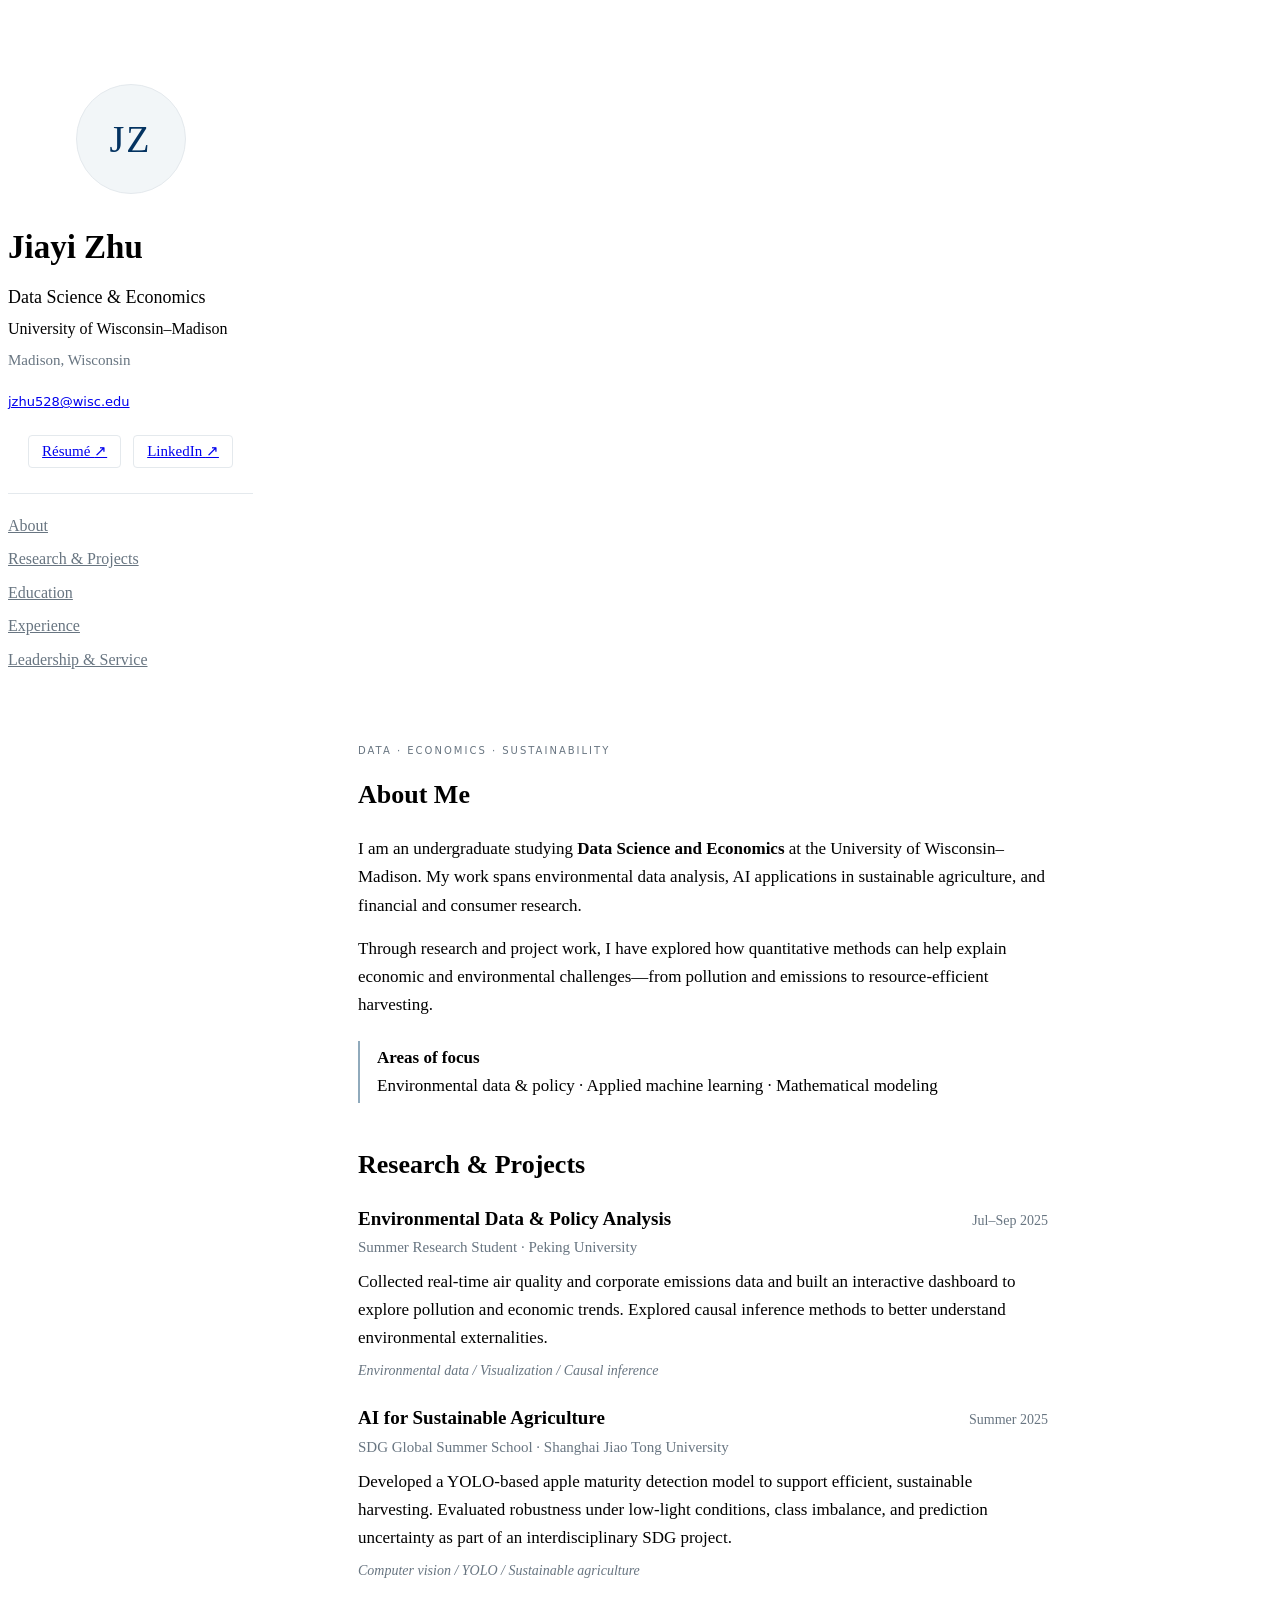
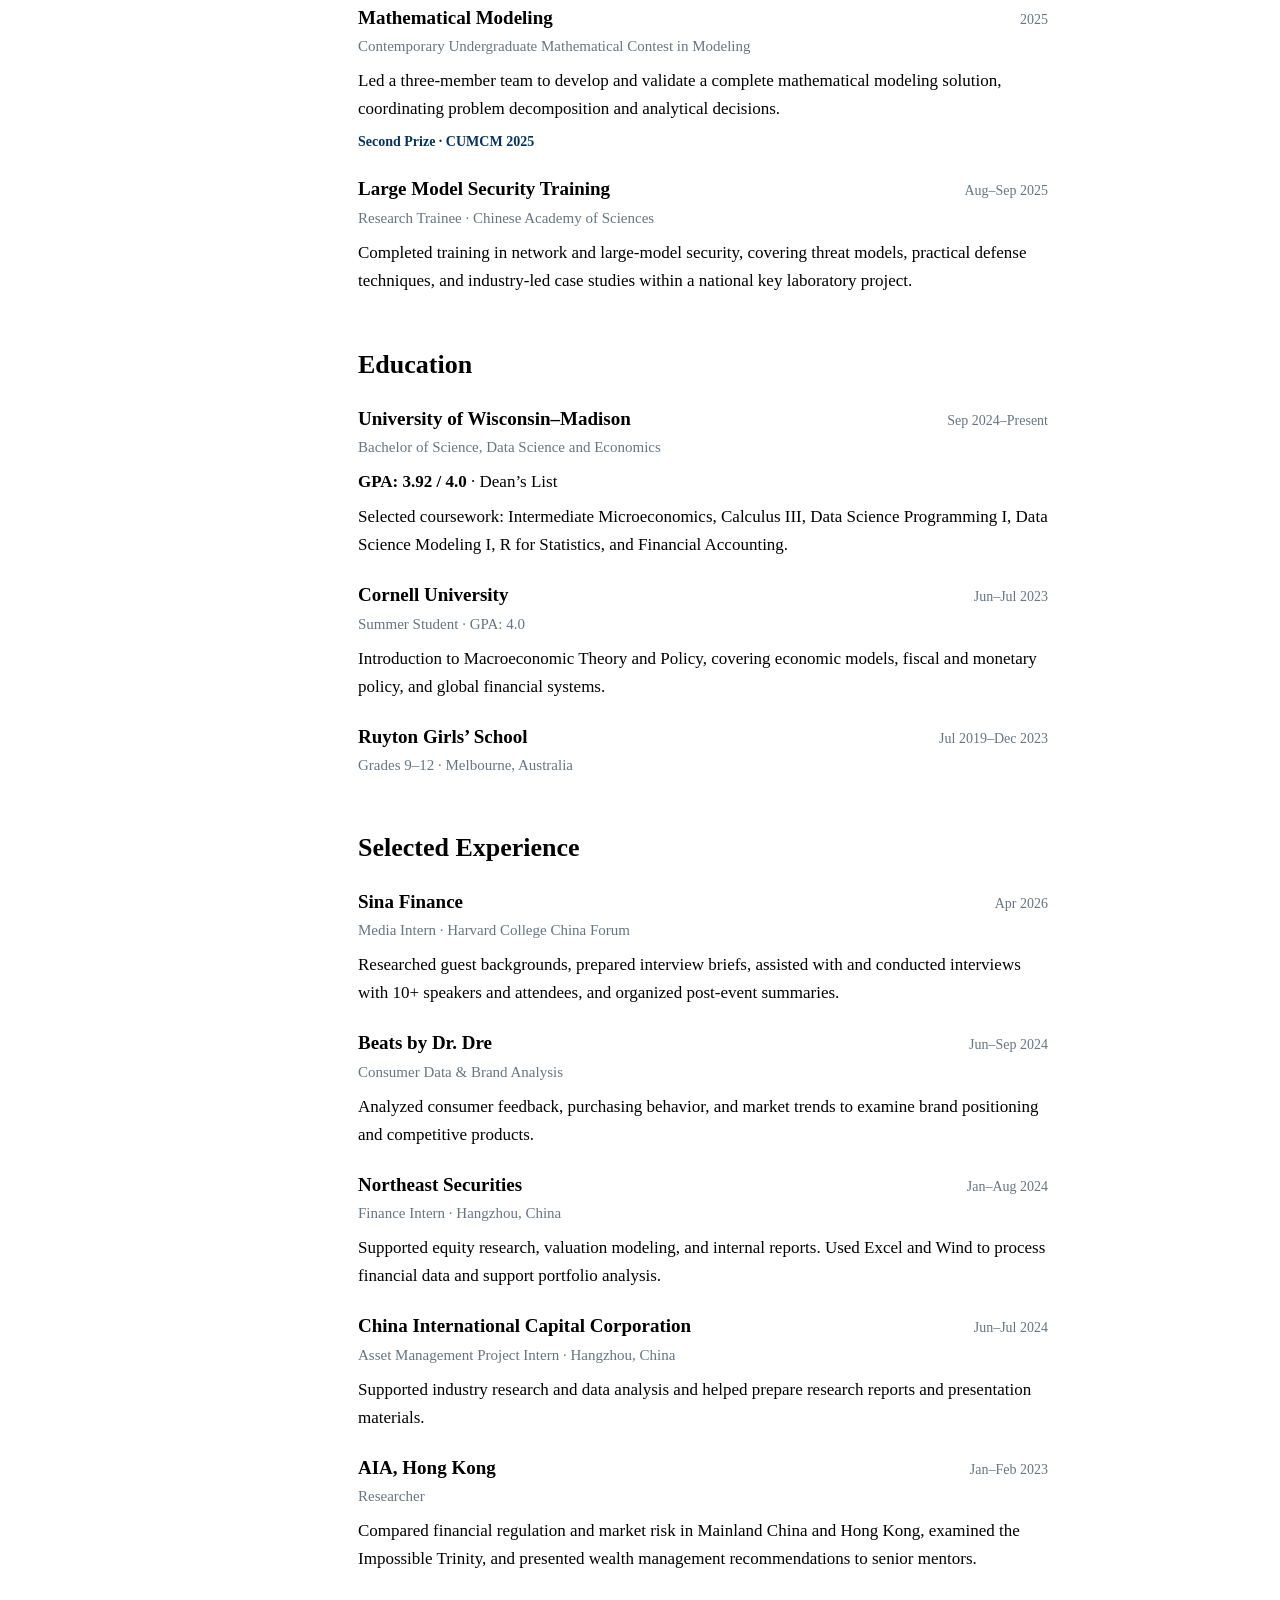
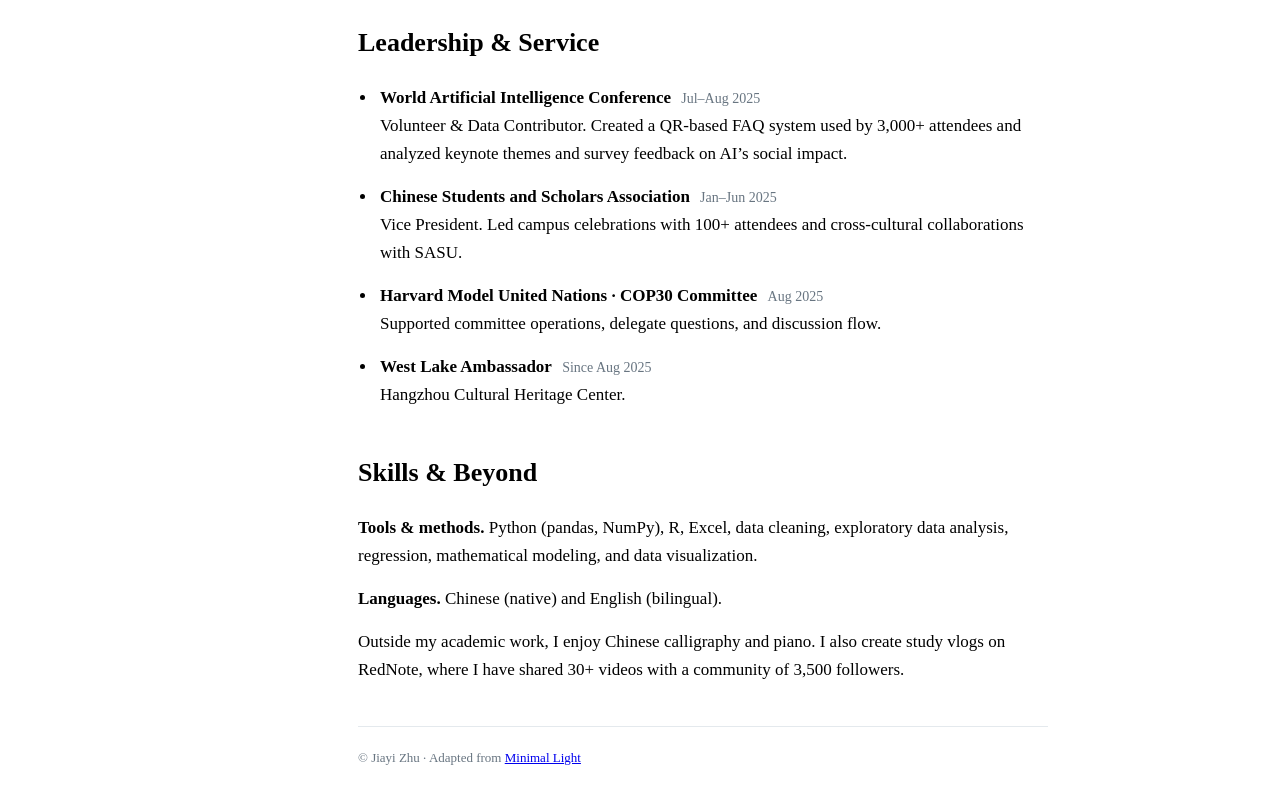
==== index.html @ 5271f1db "Create academic personal website based on Minimal Light" ====
<!doctype html>
<html lang="en">
<head>
  <meta charset="utf-8">
  <meta name="viewport" content="width=device-width, initial-scale=1">
  <title>Jiayi Zhu | Data Science & Economics</title>
  <meta name="description" content="Jiayi Zhu studies Data Science and Economics at the University of Wisconsin–Madison. Explore her work in environmental data, sustainable agriculture, and mathematical modeling.">
  <meta name="theme-color" content="#043361">
  <link rel="icon" href="assets/favicon.svg" type="image/svg+xml">
  <link rel="stylesheet" href="assets/css/minimal-light.css">
  <link rel="stylesheet" href="assets/css/custom.css">
</head>
<body>
  <a class="skip-link" href="#main">Skip to content</a>
  <div class="wrapper">
    <header>
      <div class="monogram" aria-hidden="true">JZ</div>
      <h1>Jiayi Zhu</h1>
      <p class="position">Data Science & Economics</p>
      <p class="affiliation">University of Wisconsin–Madison</p>
      <p class="location">Madison, Wisconsin</p>
      <a class="email" href="mailto:jzhu528@wisc.edu">jzhu528@wisc.edu</a>
      <div class="profile-links">
        <a href="assets/files/Jiayi-Zhu-Resume.pdf">Résumé <span aria-hidden="true">↗</span></a>
        <a href="https://www.linkedin.com/in/041215-julia-zhu/">LinkedIn <span aria-hidden="true">↗</span></a>
      </div>
      <nav aria-label="Page sections">
        <a href="#about">About</a>
        <a href="#research">Research & Projects</a>
        <a href="#education">Education</a>
        <a href="#experience">Experience</a>
        <a href="#community">Leadership & Service</a>
      </nav>
    </header>
    <main id="main" tabindex="-1">
      <section id="about">
        <p class="eyebrow">DATA · ECONOMICS · SUSTAINABILITY</p>
        <h2>About Me</h2>
        <p>I am an undergraduate studying <strong>Data Science and Economics</strong> at the University of Wisconsin–Madison. My work spans environmental data analysis, AI applications in sustainable agriculture, and financial and consumer research.</p>
        <p>Through research and project work, I have explored how quantitative methods can help explain economic and environmental challenges—from pollution and emissions to resource-efficient harvesting.</p>
        <p class="interests"><strong>Areas of focus</strong><br>Environmental data & policy · Applied machine learning · Mathematical modeling</p>
      </section>
      <section id="research">
        <h2>Research & Projects</h2>
        <article>
          <div class="entry-heading"><h3>Environmental Data & Policy Analysis</h3><time>Jul–Sep 2025</time></div>
          <p class="meta">Summer Research Student · Peking University</p>
          <p>Collected real-time air quality and corporate emissions data and built an interactive dashboard to explore pollution and economic trends. Explored causal inference methods to better understand environmental externalities.</p>
          <p class="tags">Environmental data / Visualization / Causal inference</p>
        </article>
        <article>
          <div class="entry-heading"><h3>AI for Sustainable Agriculture</h3><time>Summer 2025</time></div>
          <p class="meta">SDG Global Summer School · Shanghai Jiao Tong University</p>
          <p>Developed a YOLO-based apple maturity detection model to support efficient, sustainable harvesting. Evaluated robustness under low-light conditions, class imbalance, and prediction uncertainty as part of an interdisciplinary SDG project.</p>
          <p class="tags">Computer vision / YOLO / Sustainable agriculture</p>
        </article>
        <article>
          <div class="entry-heading"><h3>Mathematical Modeling</h3><time>2025</time></div>
          <p class="meta">Contemporary Undergraduate Mathematical Contest in Modeling</p>
          <p>Led a three-member team to develop and validate a complete mathematical modeling solution, coordinating problem decomposition and analytical decisions.</p>
          <p class="award">Second Prize · CUMCM 2025</p>
        </article>
        <article>
          <div class="entry-heading"><h3>Large Model Security Training</h3><time>Aug–Sep 2025</time></div>
          <p class="meta">Research Trainee · Chinese Academy of Sciences</p>
          <p>Completed training in network and large-model security, covering threat models, practical defense techniques, and industry-led case studies within a national key laboratory project.</p>
        </article>
      </section>
      <section id="education">
        <h2>Education</h2>
        <article>
          <div class="entry-heading"><h3>University of Wisconsin–Madison</h3><time>Sep 2024–Present</time></div>
          <p class="meta">Bachelor of Science, Data Science and Economics</p>
          <p><strong>GPA: 3.92 / 4.0</strong> · Dean’s List</p>
          <p>Selected coursework: Intermediate Microeconomics, Calculus III, Data Science Programming I, Data Science Modeling I, R for Statistics, and Financial Accounting.</p>
        </article>
        <article>
          <div class="entry-heading"><h3>Cornell University</h3><time>Jun–Jul 2023</time></div>
          <p class="meta">Summer Student · GPA: 4.0</p>
          <p>Introduction to Macroeconomic Theory and Policy, covering economic models, fiscal and monetary policy, and global financial systems.</p>
        </article>
        <article>
          <div class="entry-heading"><h3>Ruyton Girls’ School</h3><time>Jul 2019–Dec 2023</time></div>
          <p class="meta">Grades 9–12 · Melbourne, Australia</p>
        </article>
      </section>
      <section id="experience">
        <h2>Selected Experience</h2>
        <article>
          <div class="entry-heading"><h3>Sina Finance</h3><time>Apr 2026</time></div>
          <p class="meta">Media Intern · Harvard College China Forum</p>
          <p>Researched guest backgrounds, prepared interview briefs, assisted with and conducted interviews with 10+ speakers and attendees, and organized post-event summaries.</p>
        </article>
        <article>
          <div class="entry-heading"><h3>Beats by Dr. Dre</h3><time>Jun–Sep 2024</time></div>
          <p class="meta">Consumer Data & Brand Analysis</p>
          <p>Analyzed consumer feedback, purchasing behavior, and market trends to examine brand positioning and competitive products.</p>
        </article>
        <article>
          <div class="entry-heading"><h3>Northeast Securities</h3><time>Jan–Aug 2024</time></div>
          <p class="meta">Finance Intern · Hangzhou, China</p>
          <p>Supported equity research, valuation modeling, and internal reports. Used Excel and Wind to process financial data and support portfolio analysis.</p>
        </article>
        <article>
          <div class="entry-heading"><h3>China International Capital Corporation</h3><time>Jun–Jul 2024</time></div>
          <p class="meta">Asset Management Project Intern · Hangzhou, China</p>
          <p>Supported industry research and data analysis and helped prepare research reports and presentation materials.</p>
        </article>
        <article>
          <div class="entry-heading"><h3>AIA, Hong Kong</h3><time>Jan–Feb 2023</time></div>
          <p class="meta">Researcher</p>
          <p>Compared financial regulation and market risk in Mainland China and Hong Kong, examined the Impossible Trinity, and presented wealth management recommendations to senior mentors.</p>
        </article>
      </section>
      <section id="community">
        <h2>Leadership & Service</h2>
        <ul class="service-list">
          <li><strong>World Artificial Intelligence Conference</strong> <span class="service-date">Jul–Aug 2025</span><br>Volunteer & Data Contributor. Created a QR-based FAQ system used by 3,000+ attendees and analyzed keynote themes and survey feedback on AI’s social impact.</li>
          <li><strong>Chinese Students and Scholars Association</strong> <span class="service-date">Jan–Jun 2025</span><br>Vice President. Led campus celebrations with 100+ attendees and cross-cultural collaborations with SASU.</li>
          <li><strong>Harvard Model United Nations · COP30 Committee</strong> <span class="service-date">Aug 2025</span><br>Supported committee operations, delegate questions, and discussion flow.</li>
          <li><strong>West Lake Ambassador</strong> <span class="service-date">Since Aug 2025</span><br>Hangzhou Cultural Heritage Center.</li>
        </ul>
      </section>
      <section id="skills">
        <h2>Skills & Beyond</h2>
        <p><strong>Tools & methods.</strong> Python (pandas, NumPy), R, Excel, data cleaning, exploratory data analysis, regression, mathematical modeling, and data visualization.</p>
        <p><strong>Languages.</strong> Chinese (native) and English (bilingual).</p>
        <p>Outside my academic work, I enjoy Chinese calligraphy and piano. I also create study vlogs on RedNote, where I have shared 30+ videos with a community of 3,500 followers.</p>
      </section>
      <div class="page-footer">© Jiayi Zhu · Adapted from <a href="https://github.com/yaoyao-liu/minimal-light">Minimal Light</a></div>
    </main>
  </div>
</body>
</html>
---- assets/css/custom.css ----
:root { color-scheme: light dark; --ink: #043361; --muted: #687581; --line: #e4e9ed; --soft: #f2f6f8; }
html { scroll-behavior: smooth; scroll-padding-top: 30px; }
body { font-family: "Crimson Pro", Georgia, serif; font-size: 17px; line-height: 1.65; }
div.wrapper { width: min(1040px, calc(100% - 64px)); }
header { width: 245px; padding-top: 76px; }
main { width: 690px; float: right; padding: 70px 0 35px; }
main section { width: auto; float: none; padding: 0 0 26px; border: 0; margin: 0; }
h1 { margin-bottom: 9px; font-size: 33px; }
h2 { font-size: 26px; margin: 0 0 19px; }
h3 { font-size: 19px; line-height: 1.4; margin: 0; font-weight: 600; }
p { margin: 0 0 15px; }
.monogram { width: 108px; height: 108px; border-radius: 50%; display: grid; place-items: center; margin: 0 auto 26px; background: var(--soft); color: var(--ink); border: 1px solid var(--line); font-size: 38px; letter-spacing: 2px; }
.position { font-size: 18px; margin-bottom: 3px; }
.affiliation { font-size: 16px; margin-bottom: 5px; }
.location { color: var(--muted); font-size: 15px; margin-bottom: 15px; }
.email { font-family: system-ui, sans-serif; font-size: 13px; }
.profile-links { display: flex; justify-content: center; gap: 12px; margin: 20px 0 25px; }
.profile-links a { border: 1px solid var(--line); border-radius: 4px; padding: 3px 13px; font-size: 15px; }
nav { border-top: 1px solid var(--line); padding-top: 19px; display: grid; gap: 7px; }
nav a { color: var(--muted); font-size: 16px; }
a:hover { text-decoration: underline; }
a:focus-visible { outline: 2px solid #2981b0; outline-offset: 4px; }
.eyebrow { font-family: system-ui, sans-serif; font-size: 10px; letter-spacing: 2px; color: var(--muted); margin: 0 0 14px; }
.interests { border-left: 2px solid #90aabc; padding: 3px 0 3px 17px; margin-top: 22px; }
article { margin: 0 0 23px; }
.entry-heading { display: flex; gap: 15px; align-items: baseline; justify-content: space-between; }
time, .service-date { color: var(--muted); font-size: 14px; white-space: nowrap; }
.meta { color: var(--muted); font-size: 15px; margin: 3px 0 8px; }
article p { margin-bottom: 7px; }
.tags { color: var(--muted); font-size: 14px; font-style: italic; }
.award { color: var(--ink); font-size: 14px; font-weight: 600; }
.service-list { padding-left: 19px; }
.service-list li { margin-bottom: 15px; padding-left: 3px; }
.service-date { margin-left: 6px; }
.page-footer { border-top: 1px solid var(--line); padding-top: 20px; color: var(--muted); font-size: 13px; }
.skip-link { position: absolute; left: 15px; top: -80px; padding: 8px 14px; background: var(--soft); z-index: 5; }
.skip-link:focus { top: 10px; }
@media (prefers-color-scheme: dark) {
  :root { --ink: #83c5e6; --muted: #a5b1bd; --line: #3b434d; --soft: #29313d; }
  body { background: #20212b; }
}
@media screen and (max-width: 1040px) {
  div.wrapper { width: min(690px, calc(100% - 40px)); margin: 0 auto !important; }
  body { padding: 0; }
  header { float: none; position: static; width: auto; padding: 40px 0 26px; }
  main { width: auto; float: none; padding-top: 25px; }
  nav { display: flex; flex-wrap: wrap; justify-content: center; gap: 8px 19px; }
  .monogram { width: 86px; height: 86px; font-size: 30px; margin-bottom: 18px; }
}
@media screen and (max-width: 540px) {
  .entry-heading { display: block; }
  .entry-heading time { display: block; margin-top: 2px; }
  .service-date { display: block; margin-left: 0; }
  h2 { font-size: 24px; }
  .eyebrow { font-size: 9px; letter-spacing: 1.3px; }
}
@media (prefers-reduced-motion: reduce) { html { scroll-behavior: auto; } }
@media print { header, main { float: none; position: static; width: auto; padding: 0; } nav, .monogram, .skip-link { display: none; } div.wrapper { width: auto; } body { background: white; color: #222; } article { break-inside: avoid; } }
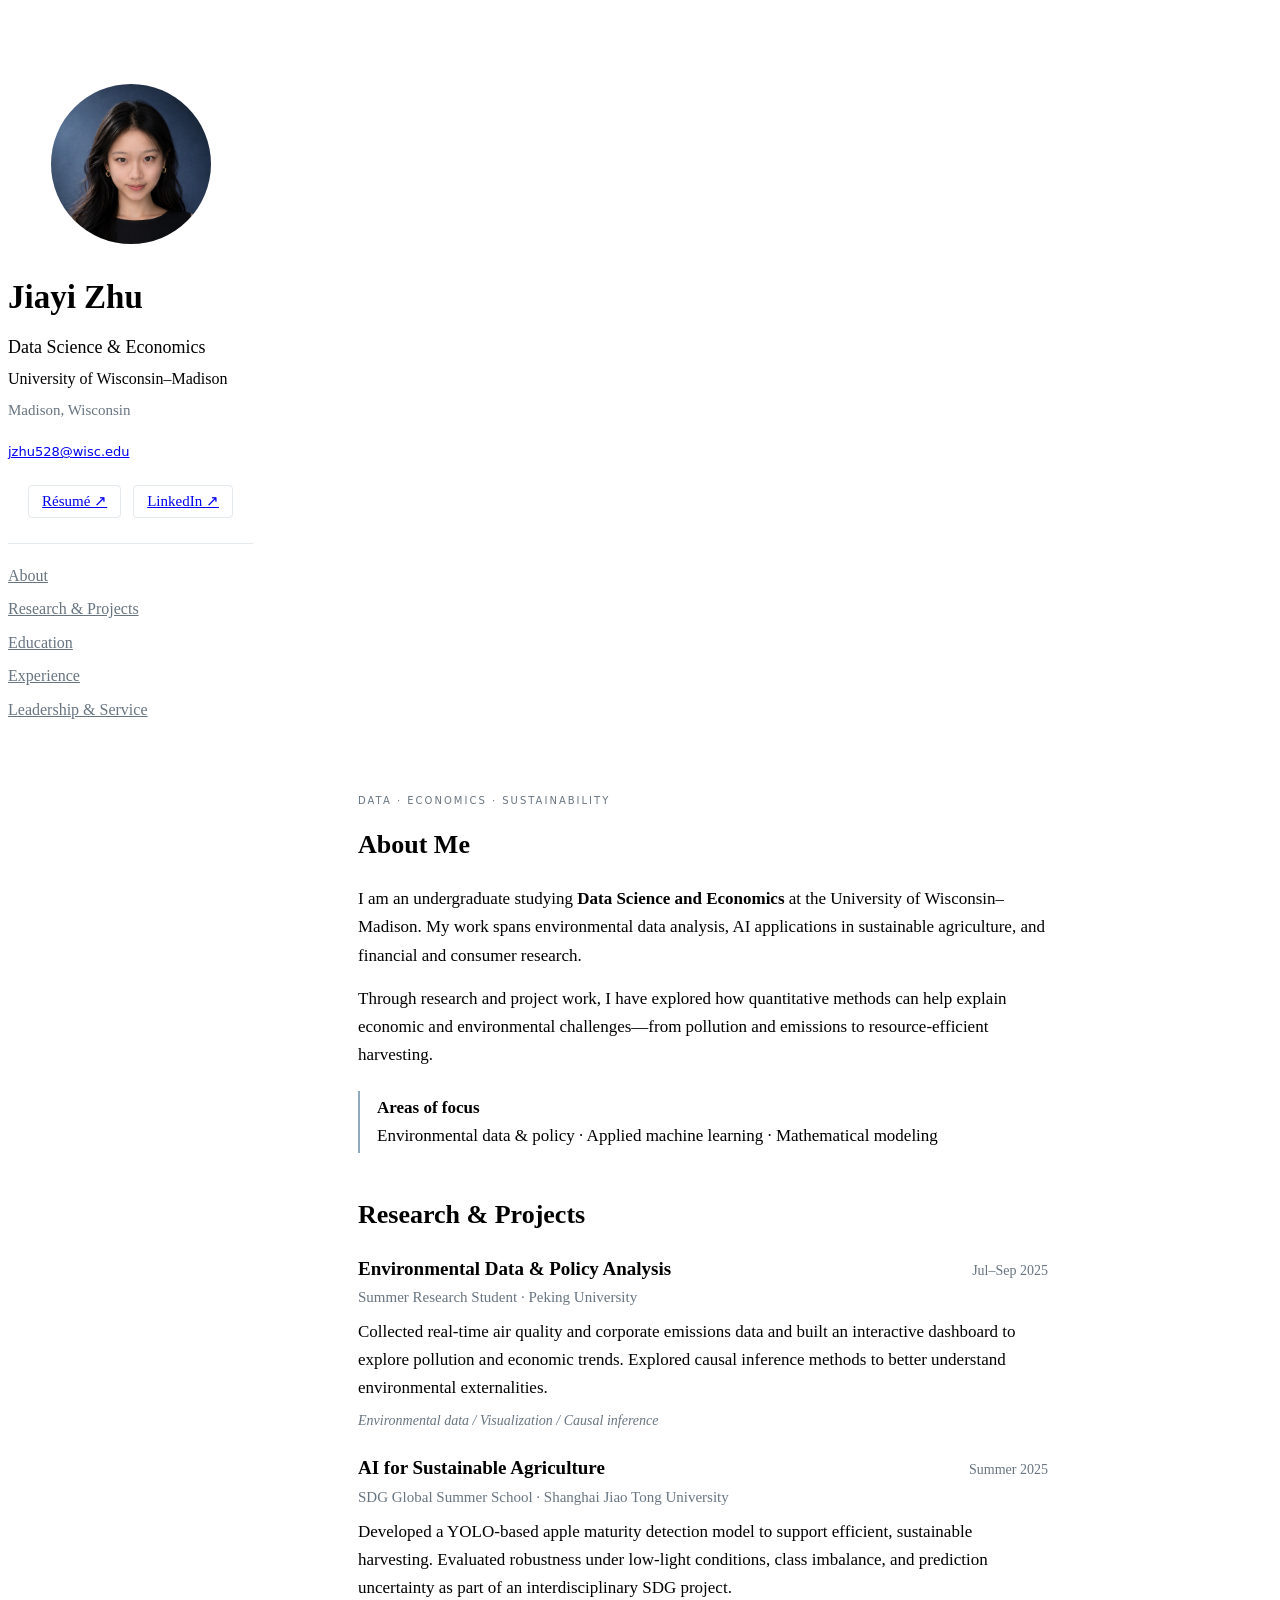
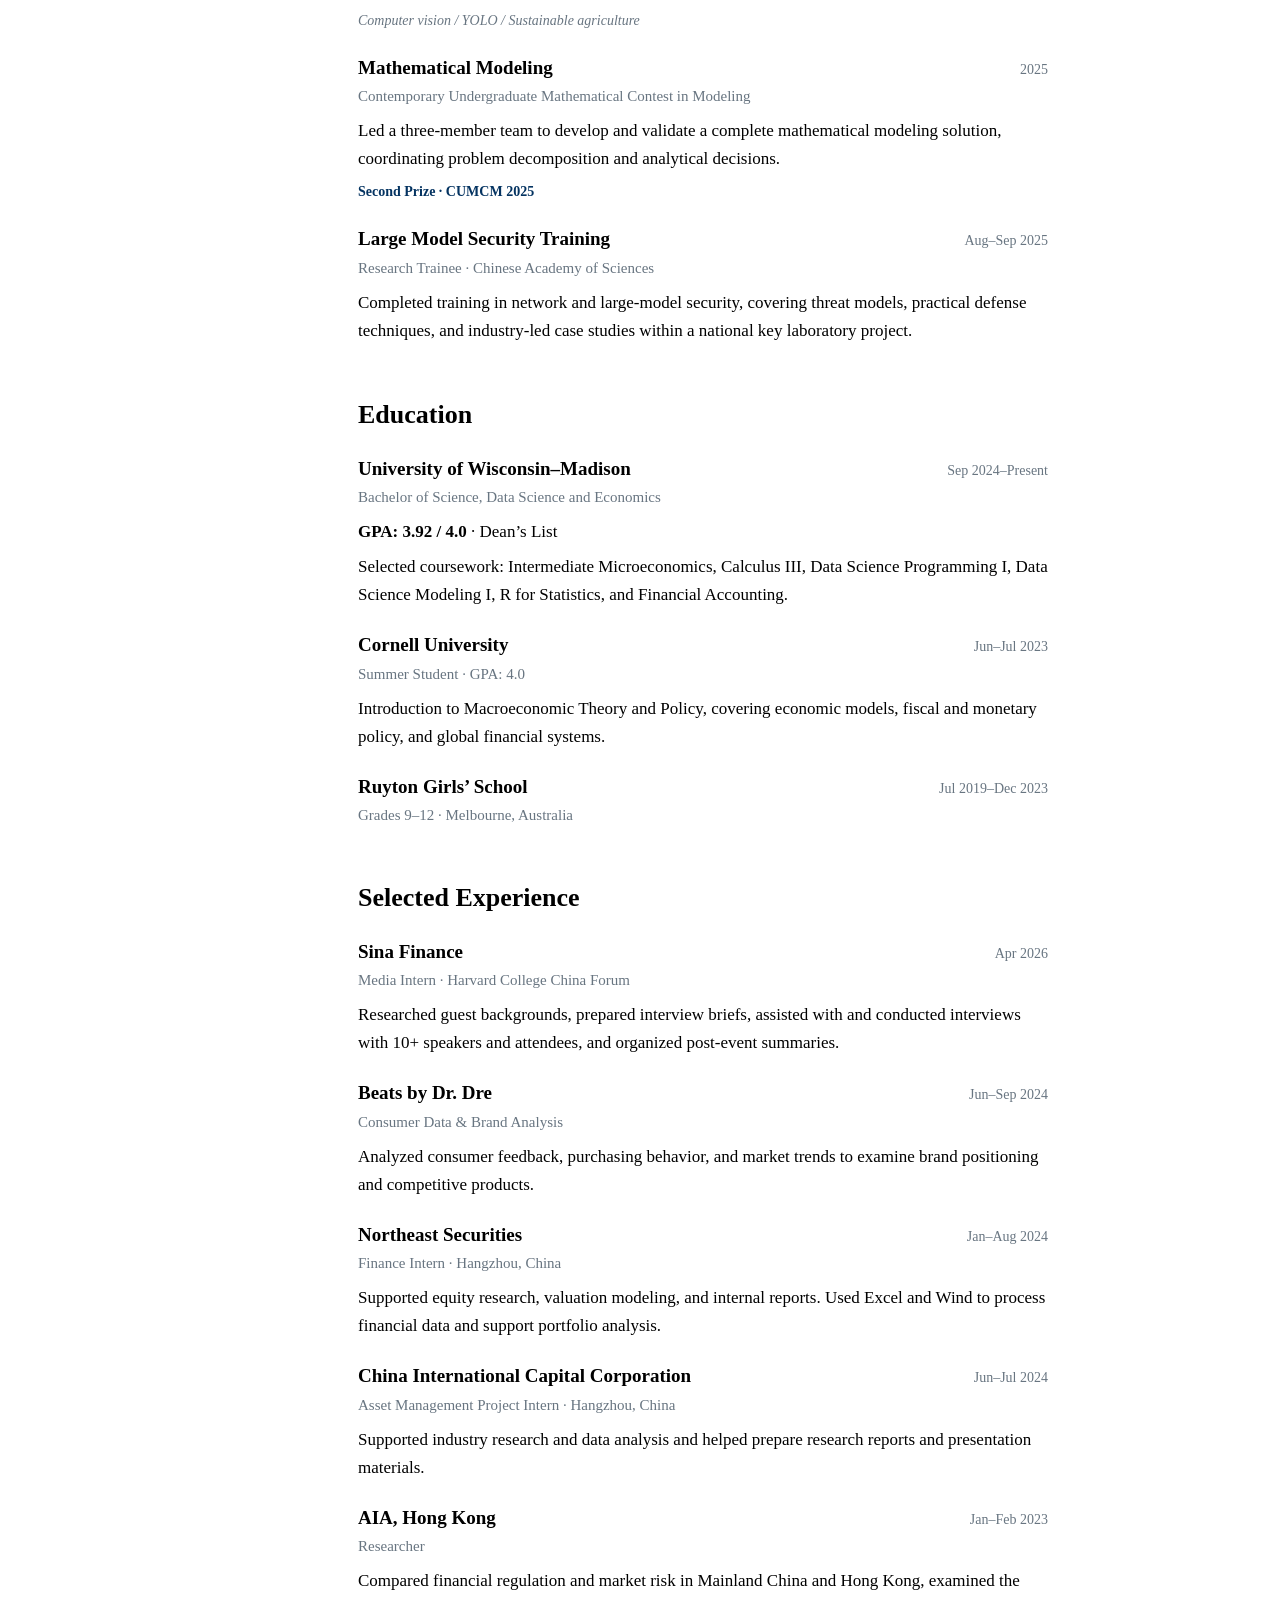
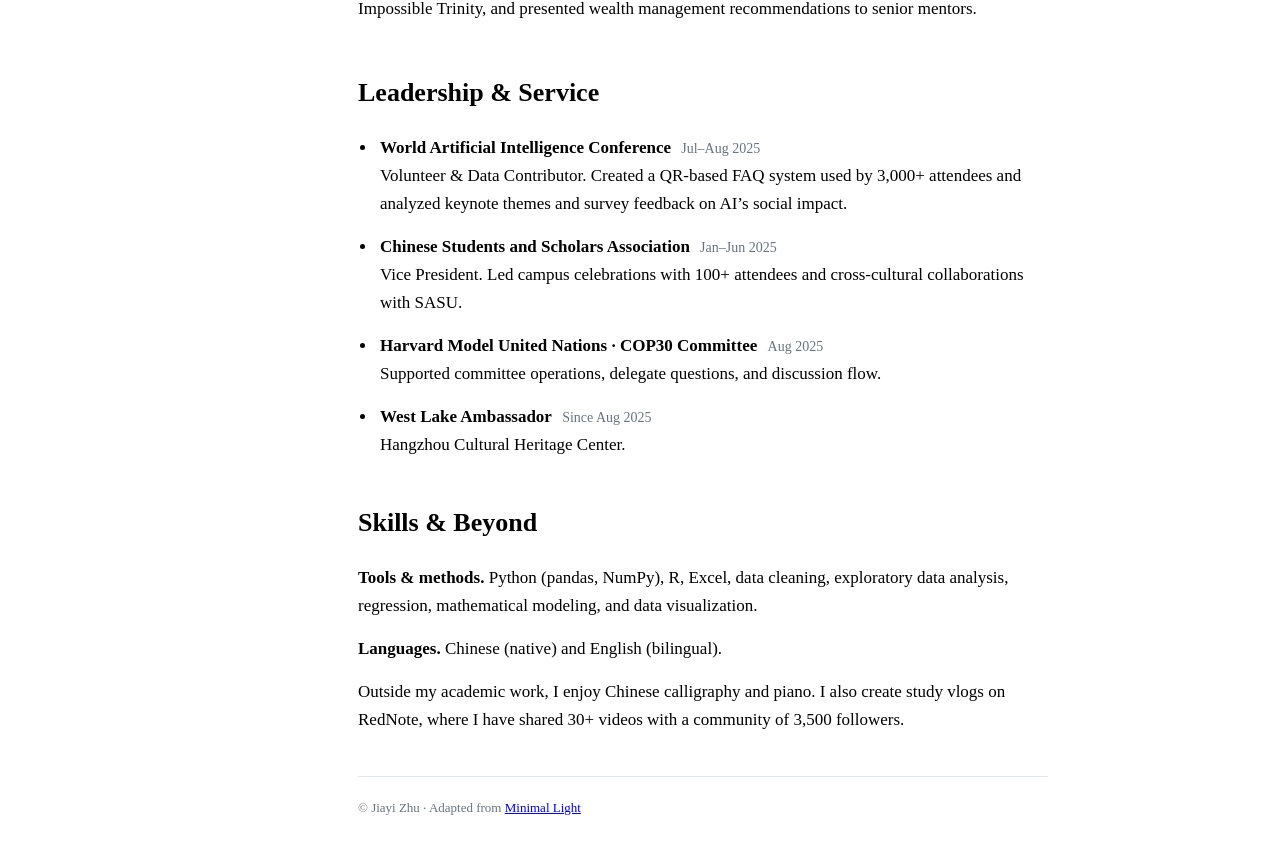
==== commit 75b13583: "Add Jiayi Zhu portrait to homepage" ====
--- a/index.html
+++ b/index.html
@@ -14,7 +14,7 @@
   <a class="skip-link" href="#main">Skip to content</a>
   <div class="wrapper">
     <header>
-      <div class="monogram" aria-hidden="true">JZ</div>
+      <img class="portrait" src="assets/img/jiayi-zhu.png" alt="Portrait of Jiayi Zhu" width="160" height="160">
       <h1>Jiayi Zhu</h1>
       <p class="position">Data Science & Economics</p>
       <p class="affiliation">University of Wisconsin–Madison</p>
--- a/assets/css/custom.css
+++ b/assets/css/custom.css
@@ -56,3 +56,7 @@
 }
 @media (prefers-reduced-motion: reduce) { html { scroll-behavior: auto; } }
 @media print { header, main { float: none; position: static; width: auto; padding: 0; } nav, .monogram, .skip-link { display: none; } div.wrapper { width: auto; } body { background: white; color: #222; } article { break-inside: avoid; } }
+
+.portrait { display: block; width: 160px; height: 160px; object-fit: cover; border-radius: 50%; margin: 0 auto 26px; }
+@media screen and (max-width: 1040px) { .portrait { width: 130px; height: 130px; margin-bottom: 18px; } }
+@media print { .portrait { display: none; } }
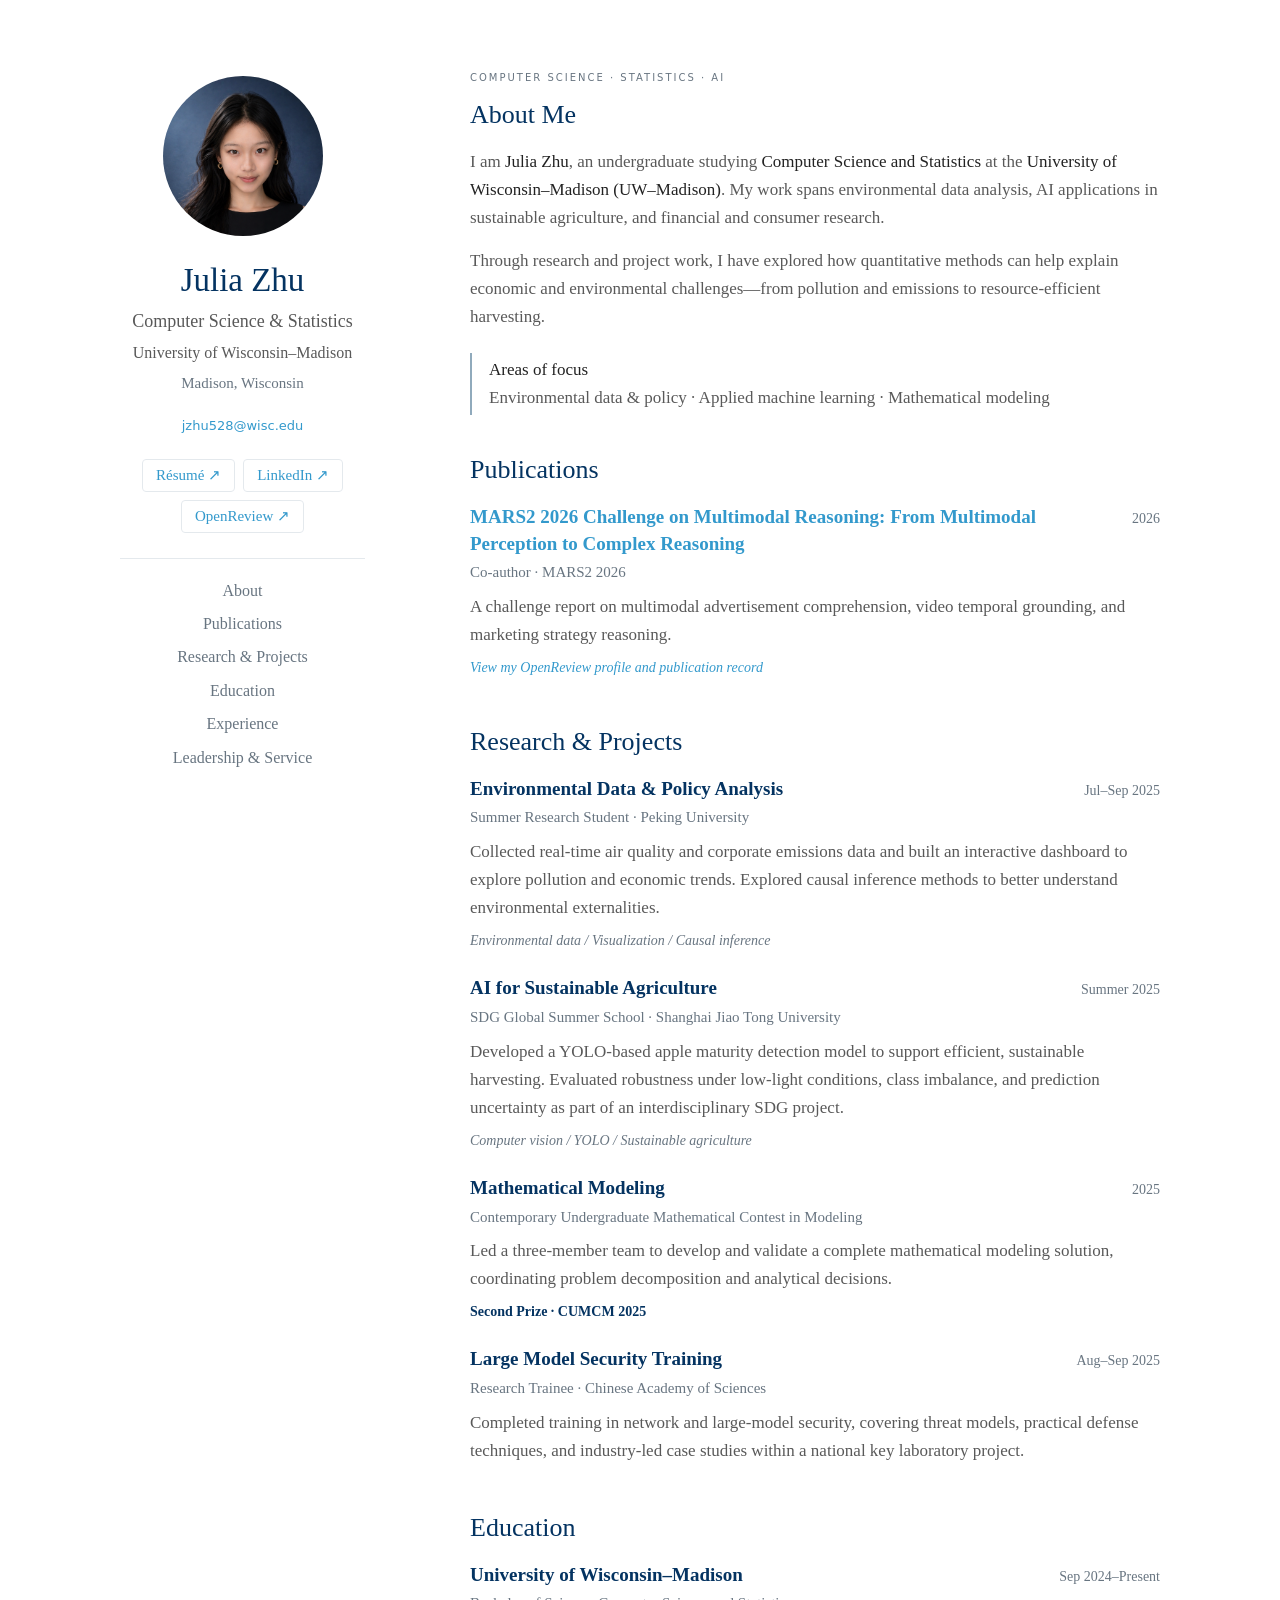
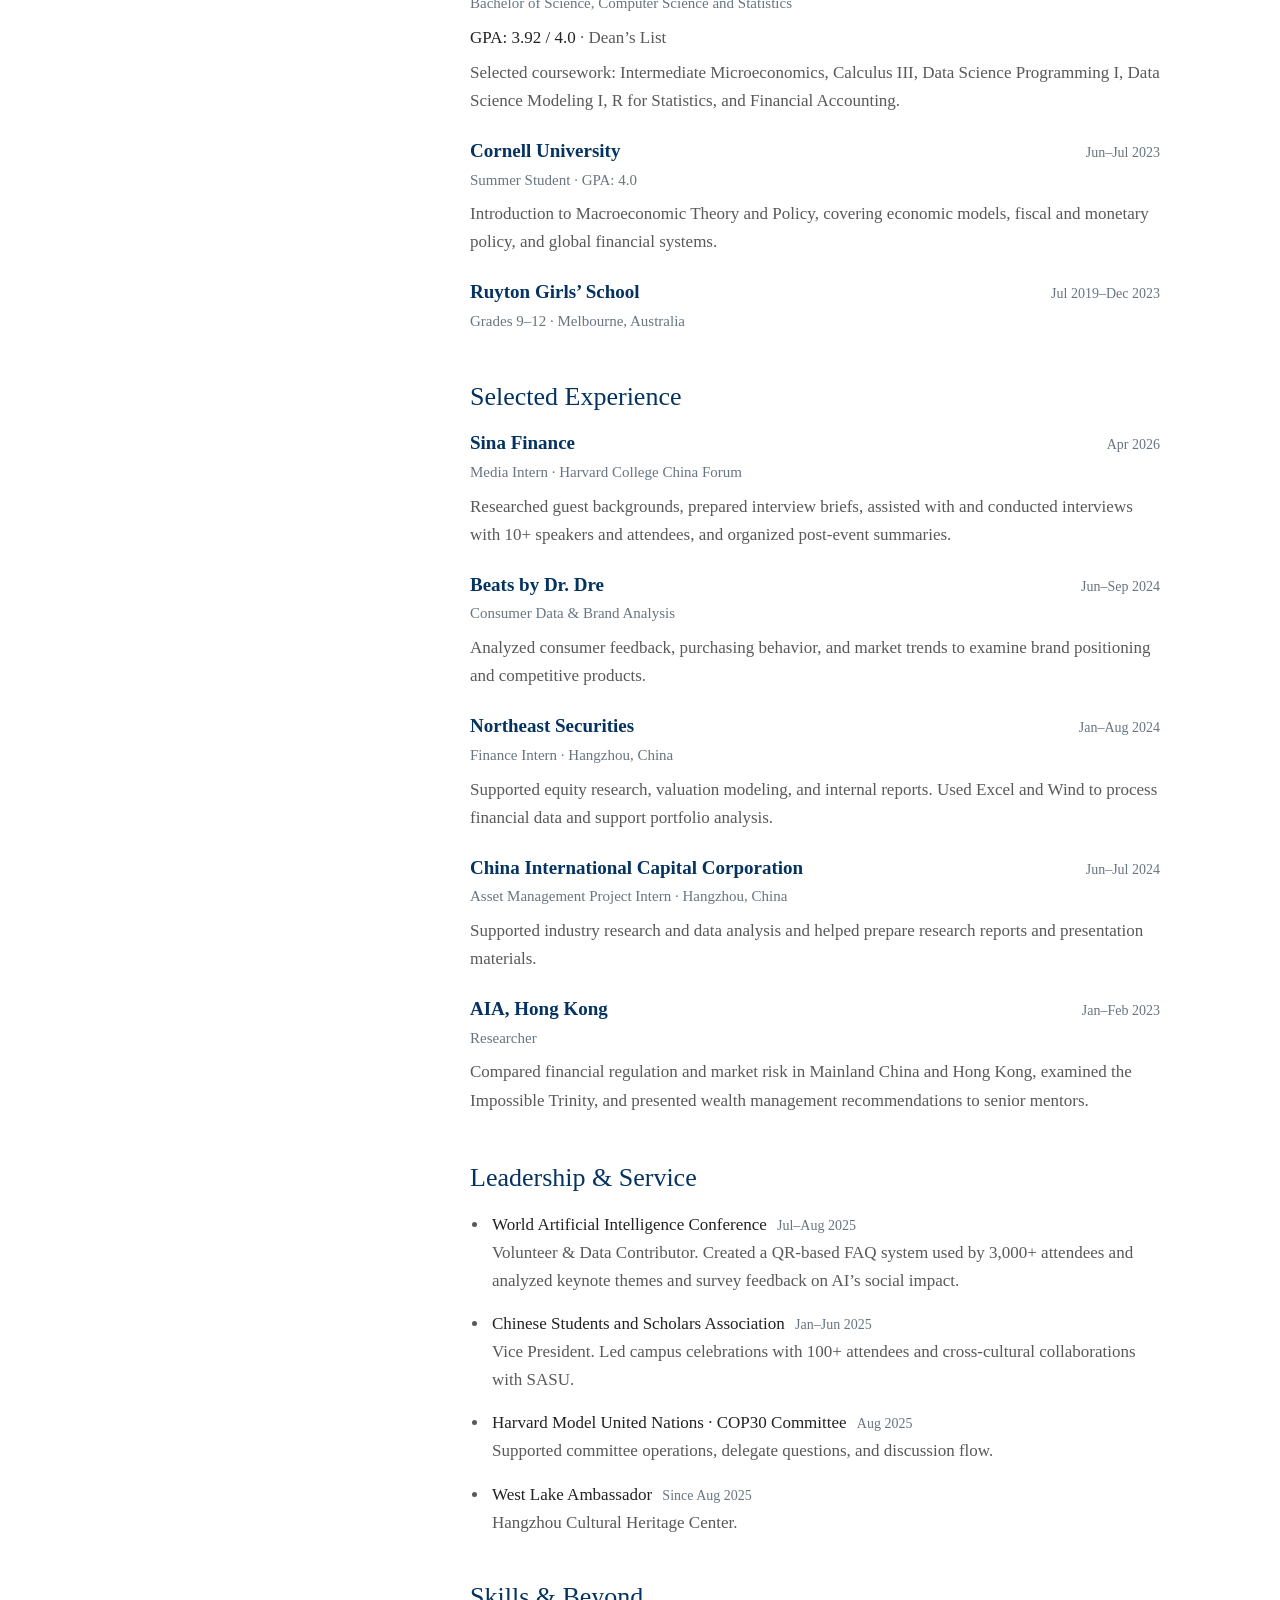
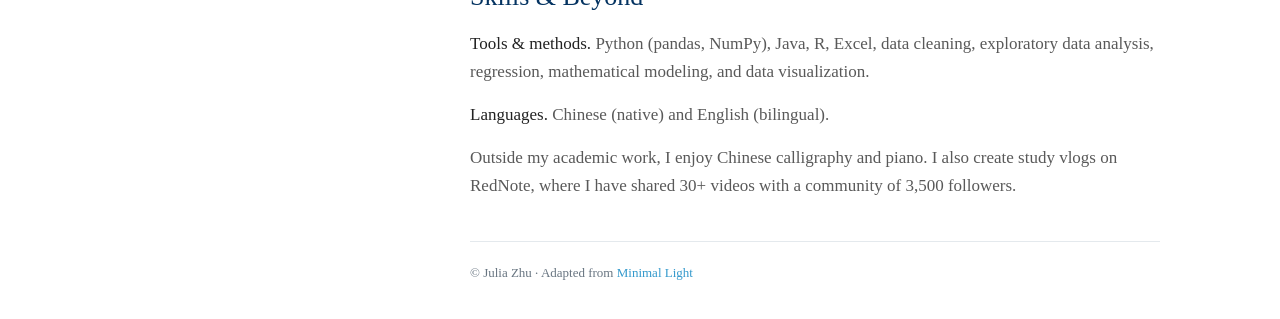
==== commit fced8040: "Unify Julia Zhu profile and remove public phone contact" ====
--- a/index.html
+++ b/index.html
@@ -3,29 +3,84 @@
 <head>
   <meta charset="utf-8">
   <meta name="viewport" content="width=device-width, initial-scale=1">
-  <title>Jiayi Zhu | Data Science & Economics</title>
-  <meta name="description" content="Jiayi Zhu studies Data Science and Economics at the University of Wisconsin–Madison. Explore her work in environmental data, sustainable agriculture, and mathematical modeling.">
+  <title>Julia Zhu | UW–Madison Computer Science & Statistics</title>
+  <meta name="description" content="Julia Zhu studies Computer Science and Statistics at the University of Wisconsin–Madison (UW–Madison). Explore her publications, research projects, and professional profiles.">
+  <meta name="author" content="Julia Zhu">
+  <meta name="robots" content="index, follow, max-image-preview:large">
+  <meta name="referrer" content="strict-origin-when-cross-origin">
+  <meta http-equiv="Content-Security-Policy" content="default-src 'none'; img-src 'self'; style-src 'self'; base-uri 'none'; form-action 'none'; upgrade-insecure-requests">
+  <link rel="canonical" href="https://jiayizhu2004.github.io/">
+  <meta property="og:type" content="profile">
+  <meta property="og:title" content="Julia Zhu | UW–Madison Computer Science & Statistics">
+  <meta property="og:description" content="Computer Science and Statistics undergraduate at the University of Wisconsin–Madison. Publications, research projects, and professional profiles.">
+  <meta property="og:url" content="https://jiayizhu2004.github.io/">
+  <meta property="og:site_name" content="Julia Zhu">
+  <meta property="og:image" content="https://jiayizhu2004.github.io/assets/img/jiayi-zhu.png">
+  <meta property="og:image:alt" content="Portrait of Julia Zhu">
+  <meta name="twitter:card" content="summary">
   <meta name="theme-color" content="#043361">
   <link rel="icon" href="assets/favicon.svg" type="image/svg+xml">
   <link rel="stylesheet" href="assets/css/minimal-light.css">
   <link rel="stylesheet" href="assets/css/custom.css">
+  <script type="application/ld+json">
+  {
+    "@context": "https://schema.org",
+    "@graph": [
+      {
+        "@type": "WebSite",
+        "@id": "https://jiayizhu2004.github.io/#website",
+        "name": "Julia Zhu",
+        "url": "https://jiayizhu2004.github.io/"
+      },
+      {
+        "@type": "ProfilePage",
+        "@id": "https://jiayizhu2004.github.io/#profile",
+        "url": "https://jiayizhu2004.github.io/",
+        "name": "Julia Zhu | UW–Madison Computer Science & Statistics",
+        "isPartOf": { "@id": "https://jiayizhu2004.github.io/#website" },
+        "mainEntity": { "@id": "https://jiayizhu2004.github.io/#person" }
+      },
+      {
+        "@type": "Person",
+        "@id": "https://jiayizhu2004.github.io/#person",
+        "name": "Julia Zhu",
+        "url": "https://jiayizhu2004.github.io/",
+        "description": "Computer Science and Statistics undergraduate at the University of Wisconsin–Madison (UW–Madison).",
+        "image": "https://jiayizhu2004.github.io/assets/img/jiayi-zhu.png",
+        "affiliation": {
+          "@type": "CollegeOrUniversity",
+          "name": "University of Wisconsin–Madison",
+          "url": "https://www.wisc.edu/"
+        },
+        "knowsAbout": ["Computer Science", "Statistics", "Data Analysis", "Computer Vision", "Mathematical Modeling"],
+        "sameAs": [
+          "https://www.linkedin.com/in/041215-julia-zhu/",
+          "https://openreview.net/profile?id=~Julia_Zhu4",
+          "https://github.com/jiayizhu2004"
+        ]
+      }
+    ]
+  }
+  </script>
 </head>
 <body>
   <a class="skip-link" href="#main">Skip to content</a>
   <div class="wrapper">
     <header>
-      <img class="portrait" src="assets/img/jiayi-zhu.png" alt="Portrait of Jiayi Zhu" width="160" height="160">
-      <h1>Jiayi Zhu</h1>
-      <p class="position">Data Science & Economics</p>
+      <img class="portrait" src="assets/img/jiayi-zhu.png" alt="Portrait of Julia Zhu" width="160" height="160">
+      <h1>Julia Zhu</h1>
+      <p class="position">Computer Science & Statistics</p>
       <p class="affiliation">University of Wisconsin–Madison</p>
       <p class="location">Madison, Wisconsin</p>
       <a class="email" href="mailto:jzhu528@wisc.edu">jzhu528@wisc.edu</a>
       <div class="profile-links">
-        <a href="assets/files/Jiayi-Zhu-Resume.pdf">Résumé <span aria-hidden="true">↗</span></a>
-        <a href="https://www.linkedin.com/in/041215-julia-zhu/">LinkedIn <span aria-hidden="true">↗</span></a>
+        <a href="assets/files/Julia-Zhu-Resume.pdf">Résumé <span aria-hidden="true">↗</span></a>
+        <a href="https://www.linkedin.com/in/041215-julia-zhu/" rel="me">LinkedIn <span aria-hidden="true">↗</span></a>
+        <a href="https://openreview.net/profile?id=~Julia_Zhu4" rel="me">OpenReview <span aria-hidden="true">↗</span></a>
       </div>
       <nav aria-label="Page sections">
         <a href="#about">About</a>
+        <a href="#publications">Publications</a>
         <a href="#research">Research & Projects</a>
         <a href="#education">Education</a>
         <a href="#experience">Experience</a>
@@ -34,11 +89,20 @@
     </header>
     <main id="main" tabindex="-1">
       <section id="about">
-        <p class="eyebrow">DATA · ECONOMICS · SUSTAINABILITY</p>
+        <p class="eyebrow">COMPUTER SCIENCE · STATISTICS · AI</p>
         <h2>About Me</h2>
-        <p>I am an undergraduate studying <strong>Data Science and Economics</strong> at the University of Wisconsin–Madison. My work spans environmental data analysis, AI applications in sustainable agriculture, and financial and consumer research.</p>
+        <p>I am <strong>Julia Zhu</strong>, an undergraduate studying <strong>Computer Science and Statistics</strong> at the <strong>University of Wisconsin–Madison (UW–Madison)</strong>. My work spans environmental data analysis, AI applications in sustainable agriculture, and financial and consumer research.</p>
         <p>Through research and project work, I have explored how quantitative methods can help explain economic and environmental challenges—from pollution and emissions to resource-efficient harvesting.</p>
         <p class="interests"><strong>Areas of focus</strong><br>Environmental data & policy · Applied machine learning · Mathematical modeling</p>
+      </section>
+      <section id="publications">
+        <h2>Publications</h2>
+        <article>
+          <div class="entry-heading"><h3><a href="https://openreview.net/forum?id=60wA5w8i5L">MARS2 2026 Challenge on Multimodal Reasoning: From Multimodal Perception to Complex Reasoning</a></h3><time>2026</time></div>
+          <p class="meta">Co-author · MARS2 2026</p>
+          <p>A challenge report on multimodal advertisement comprehension, video temporal grounding, and marketing strategy reasoning.</p>
+          <p class="tags"><a href="https://openreview.net/profile?id=~Julia_Zhu4" rel="me">View my OpenReview profile and publication record</a></p>
+        </article>
       </section>
       <section id="research">
         <h2>Research & Projects</h2>
@@ -70,7 +134,7 @@
         <h2>Education</h2>
         <article>
           <div class="entry-heading"><h3>University of Wisconsin–Madison</h3><time>Sep 2024–Present</time></div>
-          <p class="meta">Bachelor of Science, Data Science and Economics</p>
+          <p class="meta">Bachelor of Science, Computer Science and Statistics</p>
           <p><strong>GPA: 3.92 / 4.0</strong> · Dean’s List</p>
           <p>Selected coursework: Intermediate Microeconomics, Calculus III, Data Science Programming I, Data Science Modeling I, R for Statistics, and Financial Accounting.</p>
         </article>
@@ -123,11 +187,11 @@
       </section>
       <section id="skills">
         <h2>Skills & Beyond</h2>
-        <p><strong>Tools & methods.</strong> Python (pandas, NumPy), R, Excel, data cleaning, exploratory data analysis, regression, mathematical modeling, and data visualization.</p>
+        <p><strong>Tools & methods.</strong> Python (pandas, NumPy), Java, R, Excel, data cleaning, exploratory data analysis, regression, mathematical modeling, and data visualization.</p>
         <p><strong>Languages.</strong> Chinese (native) and English (bilingual).</p>
         <p>Outside my academic work, I enjoy Chinese calligraphy and piano. I also create study vlogs on RedNote, where I have shared 30+ videos with a community of 3,500 followers.</p>
       </section>
-      <div class="page-footer">© Jiayi Zhu · Adapted from <a href="https://github.com/yaoyao-liu/minimal-light">Minimal Light</a></div>
+      <div class="page-footer">© Julia Zhu · Adapted from <a href="https://github.com/yaoyao-liu/minimal-light">Minimal Light</a></div>
     </main>
   </div>
 </body>
--- a/assets/css/minimal-light.css
+++ b/assets/css/minimal-light.css
@@ -0,0 +1,172 @@
+body { background-color: #fff; padding: 0px; font: 16px/1.5 Georgia, serif; color: #595959; font-weight: 400; margin: 0; }
+
+.pub-row { display: flex; align-items: center; }
+
+.social-icons a { display: inline-block; height: 2.4rem; width: 2.4rem; background-color: transparent; color: #043361 !important; border-radius: 100%; text-align: center; font-size: 1.15rem; line-height: 2.5rem; margin-right: 1rem; }
+
+@media (prefers-color-scheme: dark) { .social-icons a { color: #3eb7f0 !important; } }
+.social-icons a:last-child { margin-right: 0; }
+
+.social-icons a:hover { background-color: white; color: black; transform: scale(1.2); }
+
+/*
+.social-icons a:after { content: ''; display: block; margin: 0px; height: 1px; width: 0px; background: transparent; transition: width .5s ease, background-color .5s ease; } .social-icons a:hover:after { width: 100%; background: #337ab7; } */
+@media (prefers-color-scheme: dark) { .social-icons a:last-child { margin-right: 0; }
+  .social-icons a:hover { background-color: #20212b; color: black; transform: scale(1.2); }
+  /* .social-icons a:after { content: ''; display: block; margin: 0px; height: 1px; width: 0px; background: transparent; transition: width .5s ease, background-color .5s ease; } .social-icons a:hover:after { width: 100%; background: #a0b0ff; } */ }
+.icon-button { background-color: white; border-radius: 3.6rem; cursor: pointer; display: inline-block; font-size: 2.0rem; height: 3.6rem; line-height: 3.6rem; margin: 0 5px; position: relative; text-align: center; -webkit-user-select: none; -moz-user-select: none; -ms-user-select: none; user-select: none; width: 3.6rem; }
+
+.icon-button span { border-radius: 0; display: block; height: 0; left: 50%; margin: 0; position: absolute; top: 50%; -webkit-transition: all 0.3s; -moz-transition: all 0.3s; -o-transition: all 0.3s; transition: all 0.3s; width: 0; }
+
+.icon-button:hover span { width: 3.6rem; height: 3.6rem; border-radius: 3.6rem; margin: -1.8rem; }
+
+.twitter span { background-color: #4099ff; }
+
+.facebook span { background-color: #4286f4; }
+
+.linkedin span { background-color: #0077B5; }
+
+.github span { background-color: #000; }
+
+email { font-size: 14px; font-family: "Ubuntu Mono"; }
+
+.icon-button i { background: none; color: white; height: 3.6rem; left: 0; line-height: 3.6rem; position: absolute; top: 0; -webkit-transition: all 0.3s; -moz-transition: all 0.3s; -o-transition: all 0.3s; transition: all 0.3s; width: 3.6rem; z-index: 10; }
+
+.icon-button .icon-twitter { color: #4099ff; }
+
+.icon-button .icon-facebook { color: #4286f4; }
+
+.icon-button .icon-github { color: #000; }
+
+.icon-button .icon-linkedin { color: #0077B5; }
+
+.icon-button:hover .icon-twitter, .icon-button:hover .icon-facebook, .icon-button:hover .icon-github, .icon-button:hover .icon-linkedin { color: white; }
+
+autocolor { color: #595959; }
+
+lightonly { visibility: visible; }
+
+darkonly { visibility: hidden; }
+
+education { font-weight: 500; font-size: 115%; }
+
+papertitle { font-weight: 600; font-size: 100%; }
+
+@media (prefers-color-scheme: dark) { body { background-color: #20212b; color: #dadbdf; }
+  autocolor { color: #dadbdf; }
+  lightonly { visibility: hidden; }
+  darkonly { visibility: visible; }
+  papertitle { color: #eeeff0; } }
+.image { border-radius: 0.35em; border: 0; display: inline-block; position: relative; }
+
+.image:before { -moz-transition: opacity 0.2s ease-in-out; -webkit-transition: opacity 0.2s ease-in-out; -ms-transition: opacity 0.2s ease-in-out; transition: opacity 0.2s ease-in-out; border-radius: 0.35em; content: ''; display: block; height: 100%; left: 0; opacity: 0.5; position: absolute; top: 0; width: 100%; }
+
+.image.avatar { border-radius: 100%; }
+
+.image.avatar:before { display: none; }
+
+.image.avatar img { border-radius: 100%; width: 45%; padding: 20px; }
+
+#header .image.avatar { margin: 0 0 1em 0; width: 8.00em; }
+
+h3, h4, h5, h6 { font-weight: 600; color: #043361; margin: 0 0 20px; }
+
+h1 { font-weight: 500; color: #043361; margin: 0 0 20px; }
+
+h2 { color: #043361; font-weight: 500; margin: 2px 0px 15px; font-size: 157%; }
+
+@media (prefers-color-scheme: dark) { h1, h3, h4, h5, h6 { color: #3eb7f0; }
+  h2 { color: #3eb7f0; } }
+p, ul, ol, table, pre, dl { margin: 0 0 20px; }
+
+h1, h2, h3 { line-height: 1.1; }
+
+h1 { font-size: 28px; }
+
+a { color: #39c; text-decoration: none; }
+
+a:hover { color: #069; }
+
+@media (prefers-color-scheme: dark) { a { color: #3eb7f0; } }
+a small { font-size: 11px; color: #777; margin-top: -0.3em; display: block; }
+
+a:hover small { color: #777; }
+
+.wrapper { width: 960px; margin: 0 auto; }
+
+blockquote { border-left: 1px solid #e5e5e5; margin: 0; padding: 0 0 0 20px; font-style: italic; }
+
+code, pre { font-family: Monaco, Bitstream Vera Sans Mono, Lucida Console, Terminal, Consolas, Liberation Mono, DejaVu Sans Mono, Courier New, monospace; color: #333; }
+
+pre { max-width: 500px; padding: 8px 15px; background: #f8f8f8; border-radius: 5px; border: 1px solid #e5e5e5; overflow-x: auto; }
+
+table { width: 100%; border-collapse: collapse; }
+
+th, td { text-align: left; padding: 5px 10px; border-bottom: 1px solid #e5e5e5; }
+
+dt { color: #444; font-weight: 500; }
+
+th { color: #444; }
+
+@media (prefers-color-scheme: dark) { th { color: #3eb7f0; }
+  dt { color: #3eb7f0; } }
+img { max-width: 100%; }
+
+header { width: 232px; float: left; position: fixed; -webkit-font-smoothing: subpixel-antialiased; padding-top: 4.0em; text-align: center; }
+
+header ul { list-style: none; height: 40px; padding: 0; background: #f4f4f4; border-radius: 5px; border: 1px solid #e0e0e0; width: 270px; }
+
+header li { width: 89px; float: left; border-right: 1px solid #e0e0e0; height: 40px; }
+
+header li:first-child a { border-radius: 5px 0 0 5px; }
+
+header li:last-child a { border-radius: 0 5px 5px 0; }
+
+header ul a { line-height: 1; font-size: 11px; color: #999; display: block; text-align: center; padding-top: 6px; height: 34px; }
+
+header ul a:hover { color: #999; }
+
+header ul a:active { background-color: #f0f0f0; }
+
+strong { color: #222; font-weight: 500; }
+
+@media (prefers-color-scheme: dark) { strong { color: #eeeff0; } }
+header ul li + li + li { border-right: none; width: 89px; }
+
+header ul a strong { font-size: 14px; display: block; color: #222; }
+
+section { width: 650px; float: right; padding-top: 4.0em; padding-bottom: 50px; }
+
+small { font-size: 11px; }
+
+hr { border: 0; background: #e5e5e5; height: 1px; margin: 0 0 20px; }
+
+footer { width: 232px; float: left; position: fixed; bottom: 30px; -webkit-font-smoothing: subpixel-antialiased; text-align: center; }
+
+@media print, screen and (max-width: 960px) { .pub-row { display: flex; align-items: center; }
+  div.wrapper { width: auto; margin: 0; }
+  header, section, footer { float: none; position: static; width: auto; }
+  header { padding-right: 320px; }
+  section { border: 1px solid #e5e5e5; border-width: 1px 0; padding: 20px 0; margin: 0 0 20px; }
+  header a small { display: inline; }
+  header ul { position: absolute; right: 50px; top: 52px; }
+  .image.avatar img { border-radius: 100%; width: 117px; padding: 20px; }
+  #head1o2 { visibility: hidden; }
+  #head2o2 { visibility: hidden; } }
+@media print, screen and (max-width: 960px) { body { word-wrap: break-word; padding: 15px; }
+  .pub-row { display: flex; align-items: center; }
+  header { padding: 0; }
+  pre, code { word-wrap: normal; } }
+@media print, screen and (max-width: 480px) { .pub-row { display: block; align-items: center; }
+  body { padding: 15px; }
+  header ul { width: 99%; }
+  header li, header ul li + li + li { width: 33%; }
+  .image.avatar img { border-radius: 100%; width: 95px; padding: 20px; }
+  #head1o2 { visibility: hidden; }
+  #head2o2 { visibility: hidden; } }
+@media print { body { padding: 0.4in; font-size: 12pt; color: #444; } }
+.biblink { text-decoration: none; display: inline; margin-right: 0px; }
+
+.fakelink { text-decoration: none; cursor: pointer; }
+
+.bibref { font-size: 70%; margin-top: 10px; margin-left: 0px; display: none; font-family: monospace; }
--- a/assets/css/custom.css
+++ b/assets/css/custom.css
@@ -1,6 +1,6 @@
 :root { color-scheme: light dark; --ink: #043361; --muted: #687581; --line: #e4e9ed; --soft: #f2f6f8; }
 html { scroll-behavior: smooth; scroll-padding-top: 30px; }
-body { font-family: "Crimson Pro", Georgia, serif; font-size: 17px; line-height: 1.65; }
+body { font-family: "Iowan Old Style", "Palatino Linotype", Georgia, serif; font-size: 17px; line-height: 1.65; }
 div.wrapper { width: min(1040px, calc(100% - 64px)); }
 header { width: 245px; padding-top: 76px; }
 main { width: 690px; float: right; padding: 70px 0 35px; }
@@ -14,7 +14,7 @@
 .affiliation { font-size: 16px; margin-bottom: 5px; }
 .location { color: var(--muted); font-size: 15px; margin-bottom: 15px; }
 .email { font-family: system-ui, sans-serif; font-size: 13px; }
-.profile-links { display: flex; justify-content: center; gap: 12px; margin: 20px 0 25px; }
+.profile-links { display: flex; flex-wrap: wrap; justify-content: center; gap: 8px; margin: 20px 0 25px; }
 .profile-links a { border: 1px solid var(--line); border-radius: 4px; padding: 3px 13px; font-size: 15px; }
 nav { border-top: 1px solid var(--line); padding-top: 19px; display: grid; gap: 7px; }
 nav a { color: var(--muted); font-size: 16px; }
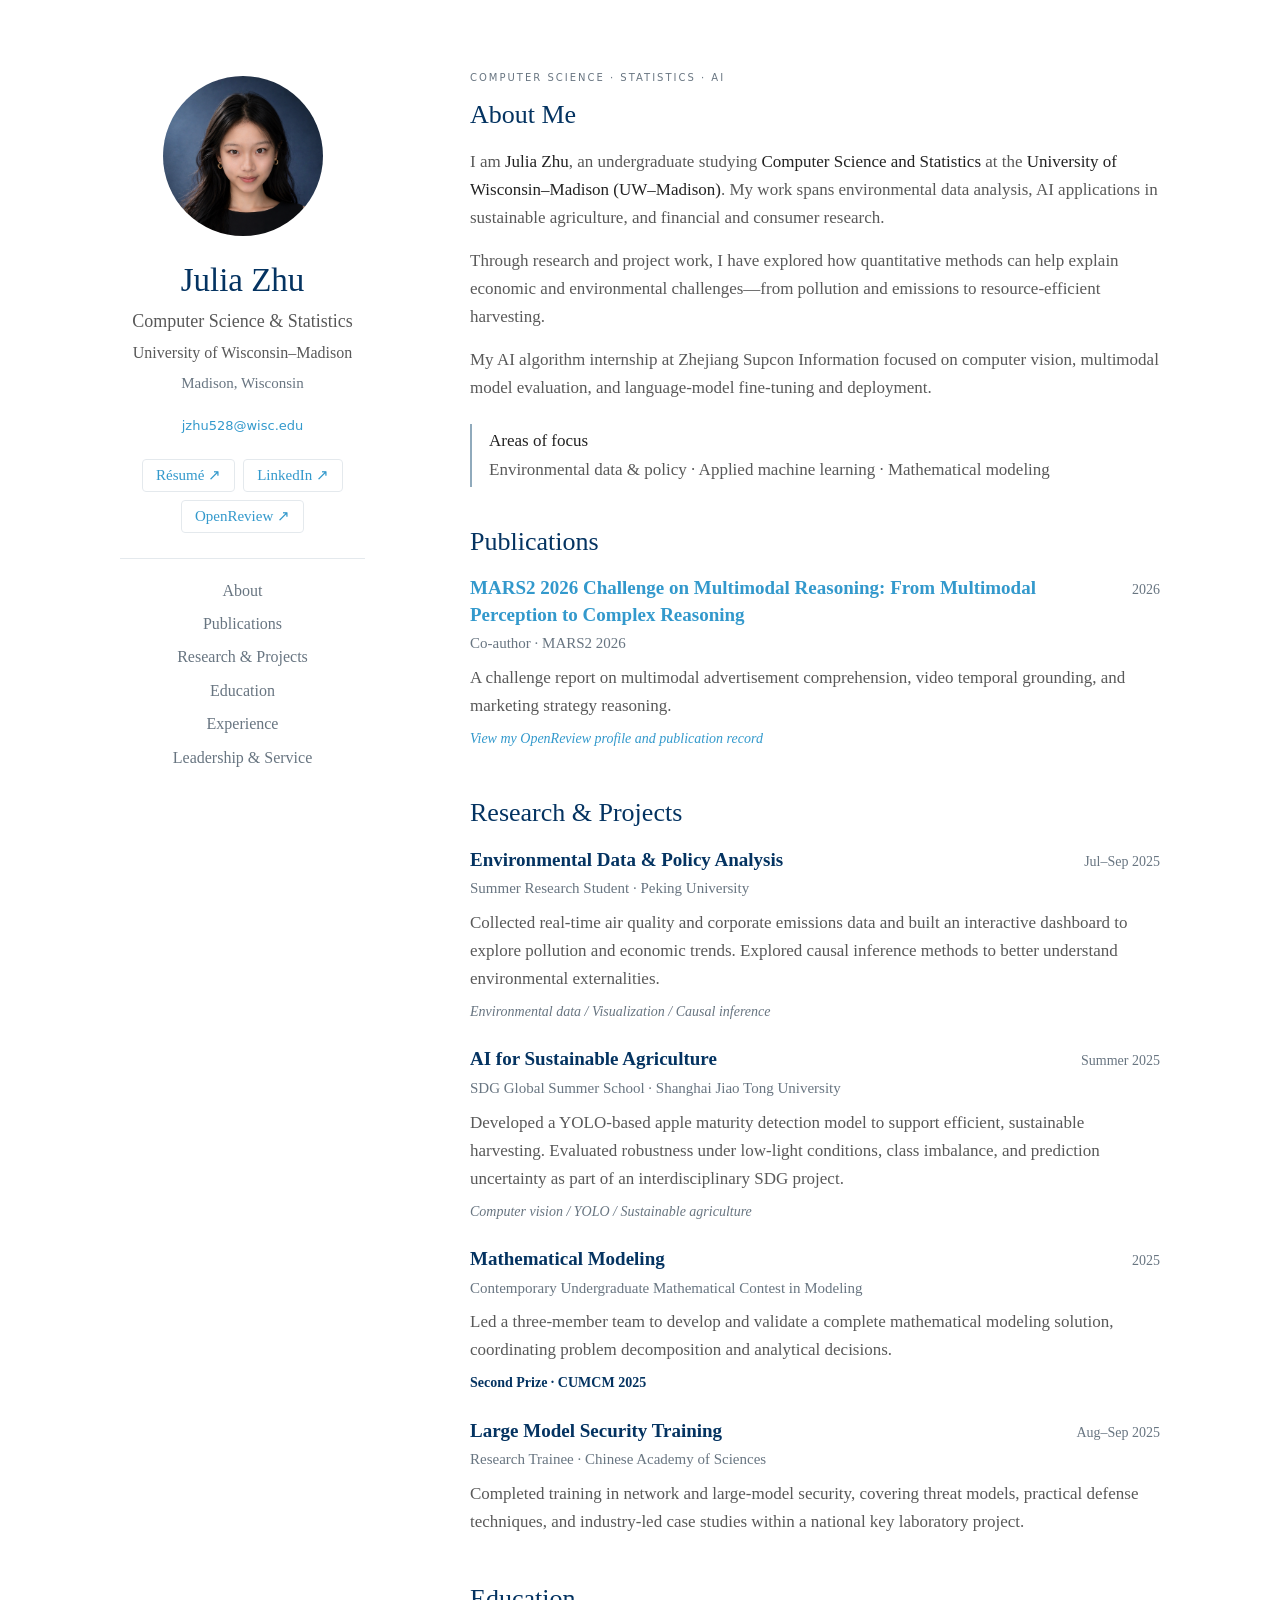
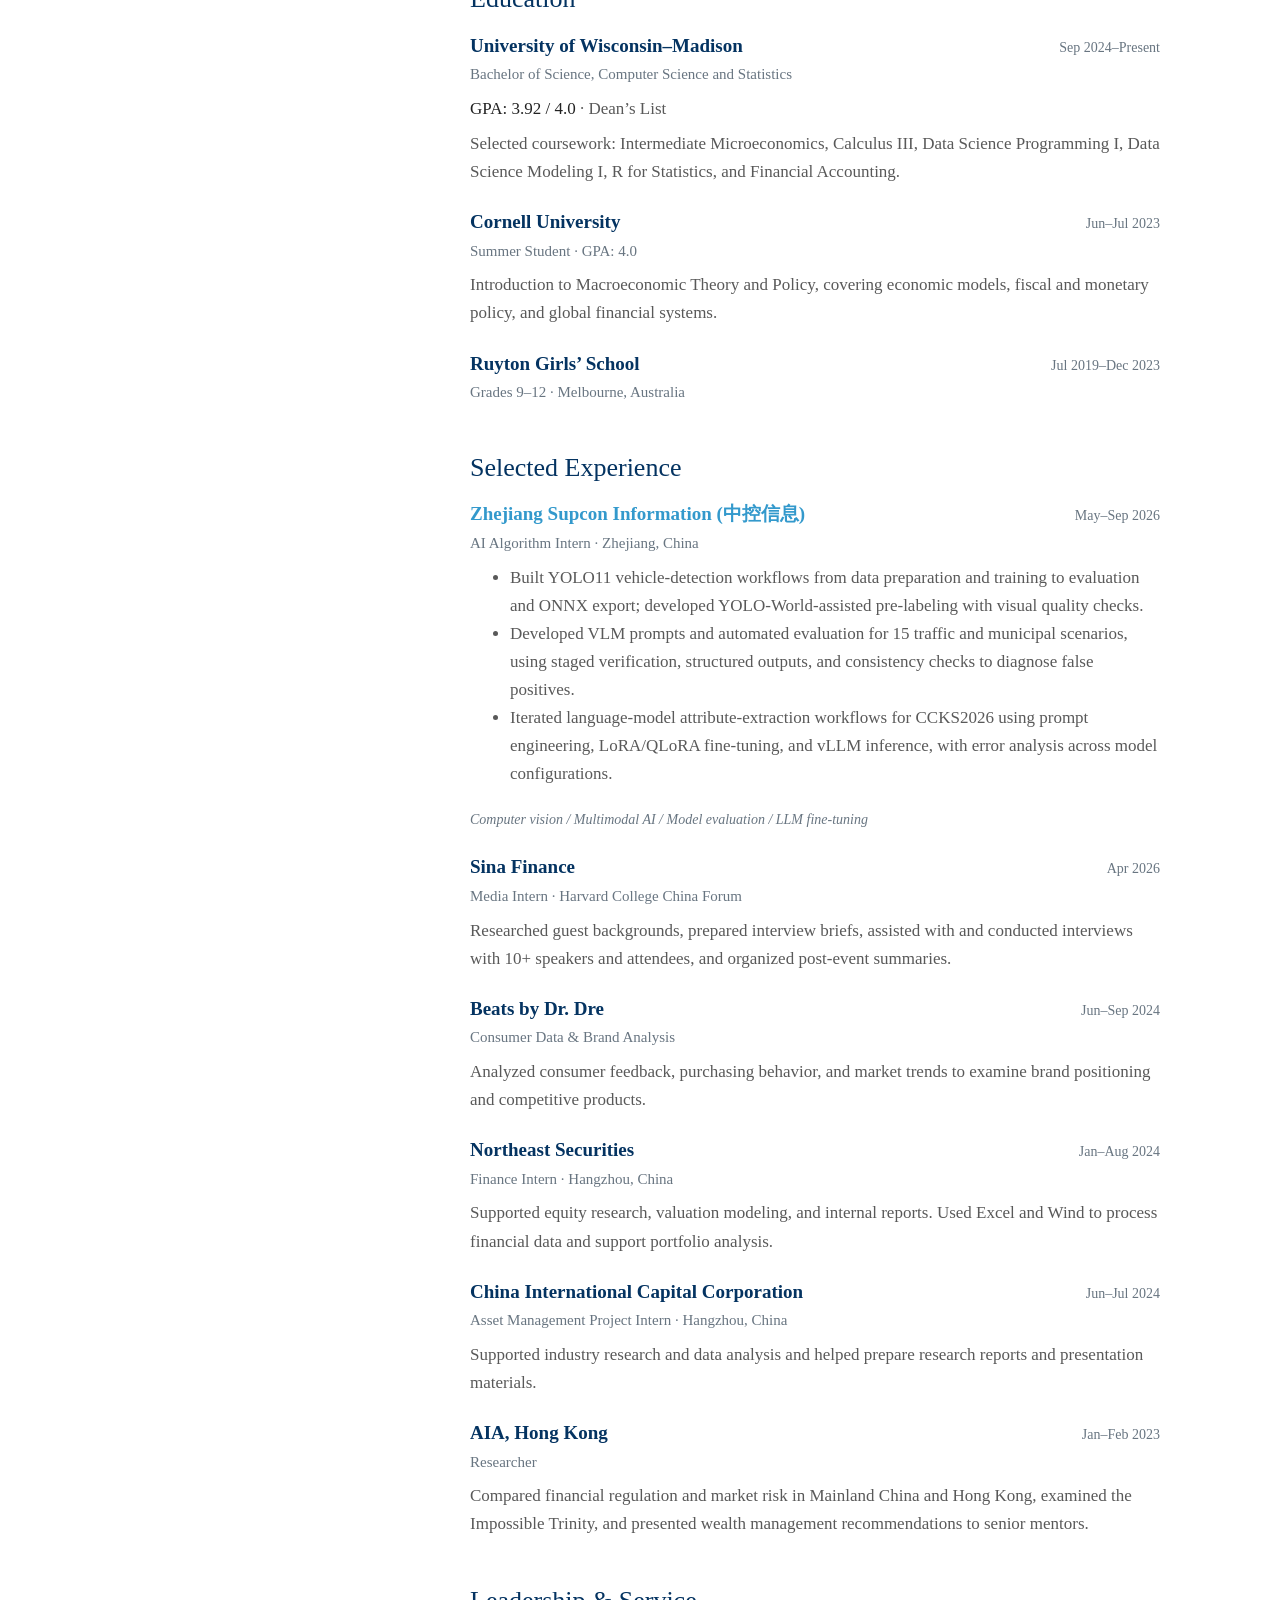
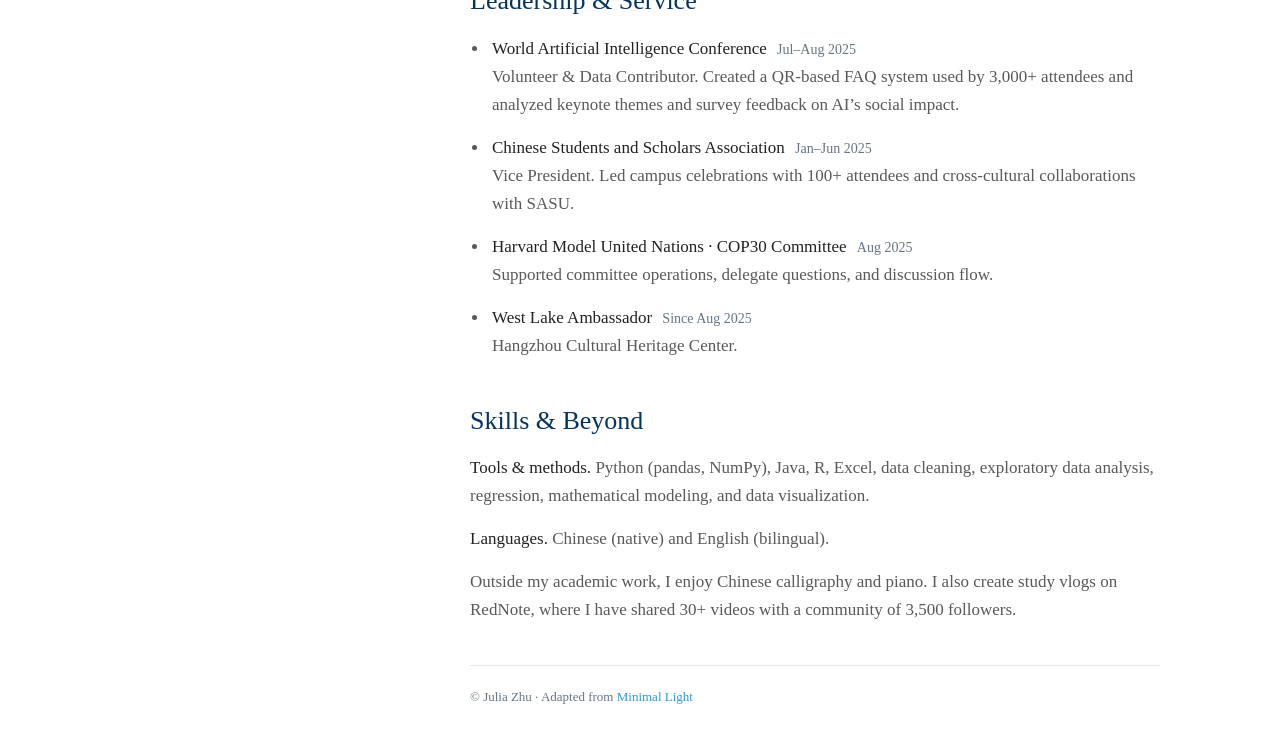
==== commit 1a4872f5: "Add Supcon Information AI internship experience" ====
--- a/index.html
+++ b/index.html
@@ -6,6 +6,7 @@
   <title>Julia Zhu | UW–Madison Computer Science & Statistics</title>
   <meta name="description" content="Julia Zhu studies Computer Science and Statistics at the University of Wisconsin–Madison (UW–Madison). Explore her publications, research projects, and professional profiles.">
   <meta name="author" content="Julia Zhu">
+  <meta name="google-site-verification" content="y-onkB4_frFGlnOLo17_HF_zjRPy0Dv6Vtx5tD4RwHM">
   <meta name="robots" content="index, follow, max-image-preview:large">
   <meta name="referrer" content="strict-origin-when-cross-origin">
   <meta http-equiv="Content-Security-Policy" content="default-src 'none'; img-src 'self'; style-src 'self'; base-uri 'none'; form-action 'none'; upgrade-insecure-requests">
@@ -93,6 +94,7 @@
         <h2>About Me</h2>
         <p>I am <strong>Julia Zhu</strong>, an undergraduate studying <strong>Computer Science and Statistics</strong> at the <strong>University of Wisconsin–Madison (UW–Madison)</strong>. My work spans environmental data analysis, AI applications in sustainable agriculture, and financial and consumer research.</p>
         <p>Through research and project work, I have explored how quantitative methods can help explain economic and environmental challenges—from pollution and emissions to resource-efficient harvesting.</p>
+        <p>My AI algorithm internship at Zhejiang Supcon Information focused on computer vision, multimodal model evaluation, and language-model fine-tuning and deployment.</p>
         <p class="interests"><strong>Areas of focus</strong><br>Environmental data & policy · Applied machine learning · Mathematical modeling</p>
       </section>
       <section id="publications">
@@ -150,6 +152,16 @@
       </section>
       <section id="experience">
         <h2>Selected Experience</h2>
+        <article>
+          <div class="entry-heading"><h3><a href="https://www.supconit.com/">Zhejiang Supcon Information (中控信息)</a></h3><time>May–Sep 2026</time></div>
+          <p class="meta">AI Algorithm Intern · Zhejiang, China</p>
+          <ul>
+            <li>Built YOLO11 vehicle-detection workflows from data preparation and training to evaluation and ONNX export; developed YOLO-World-assisted pre-labeling with visual quality checks.</li>
+            <li>Developed VLM prompts and automated evaluation for 15 traffic and municipal scenarios, using staged verification, structured outputs, and consistency checks to diagnose false positives.</li>
+            <li>Iterated language-model attribute-extraction workflows for CCKS2026 using prompt engineering, LoRA/QLoRA fine-tuning, and vLLM inference, with error analysis across model configurations.</li>
+          </ul>
+          <p class="tags">Computer vision / Multimodal AI / Model evaluation / LLM fine-tuning</p>
+        </article>
         <article>
           <div class="entry-heading"><h3>Sina Finance</h3><time>Apr 2026</time></div>
           <p class="meta">Media Intern · Harvard College China Forum</p>
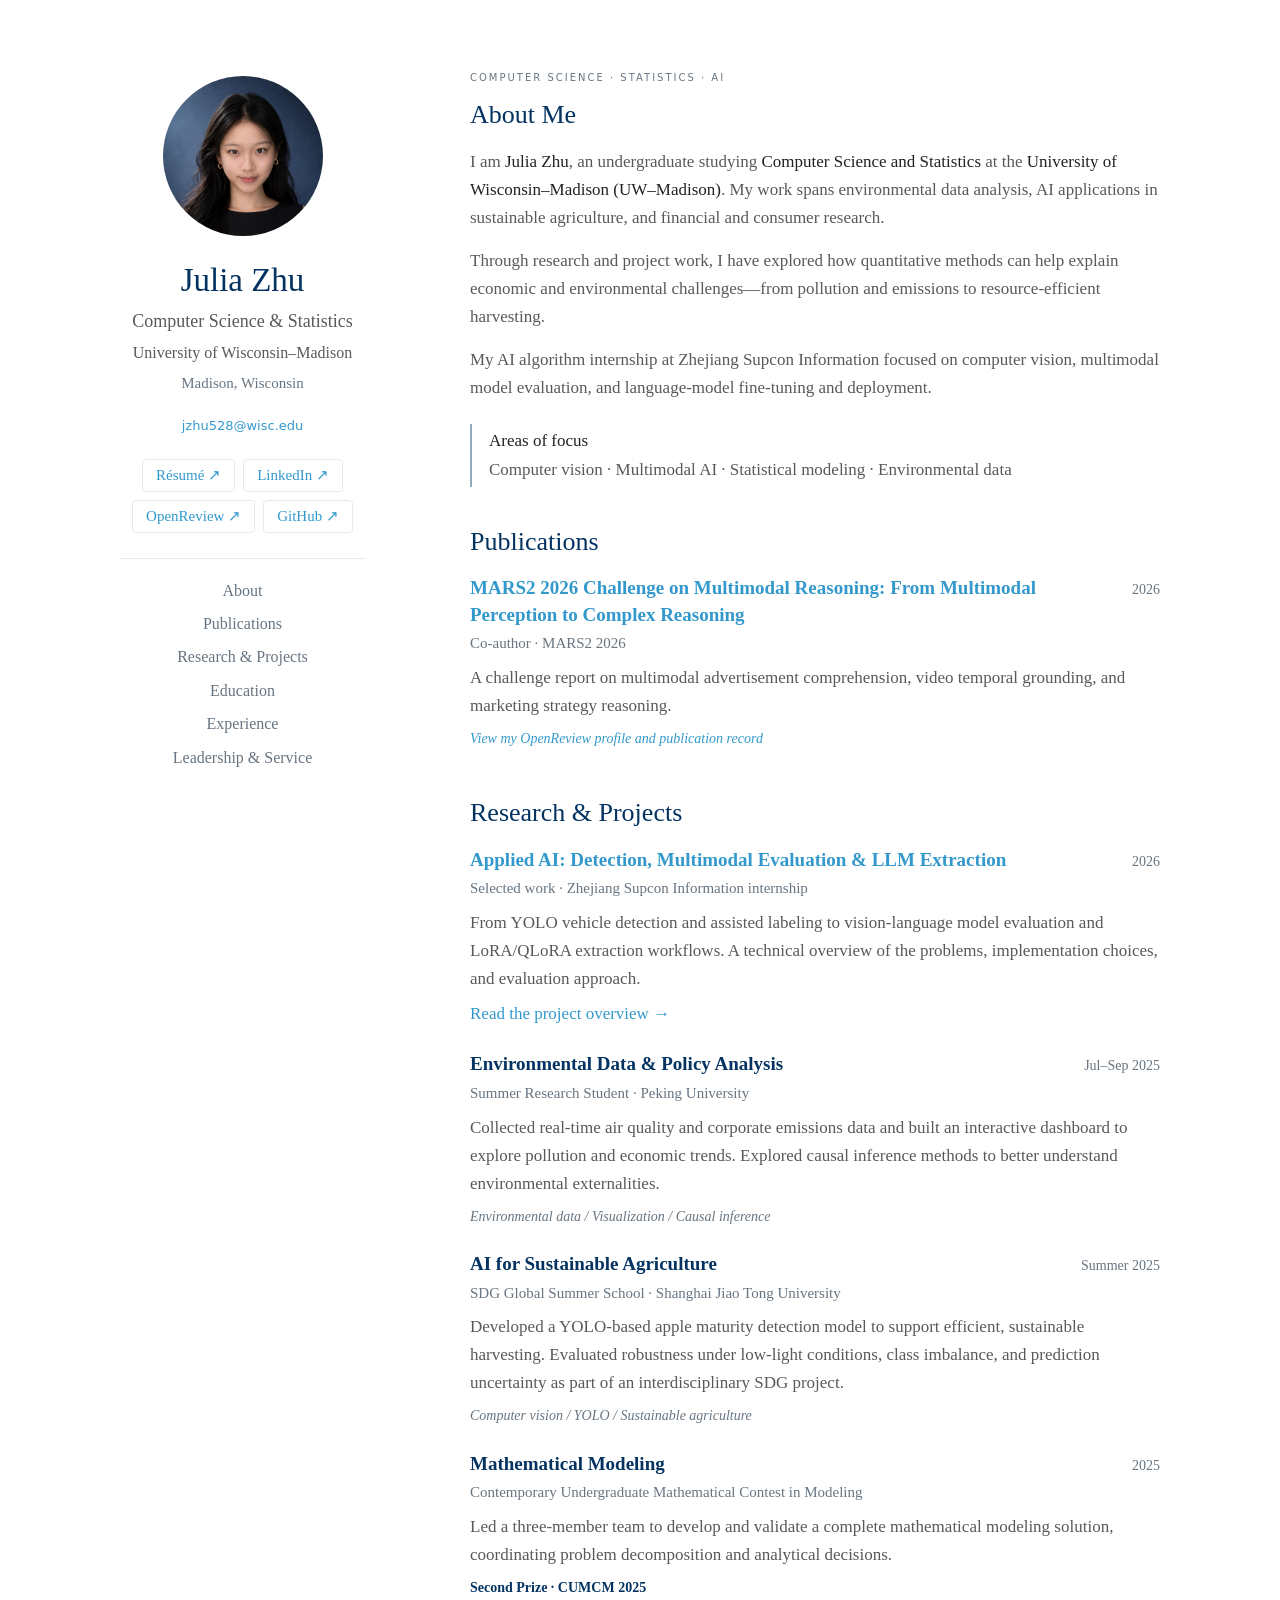
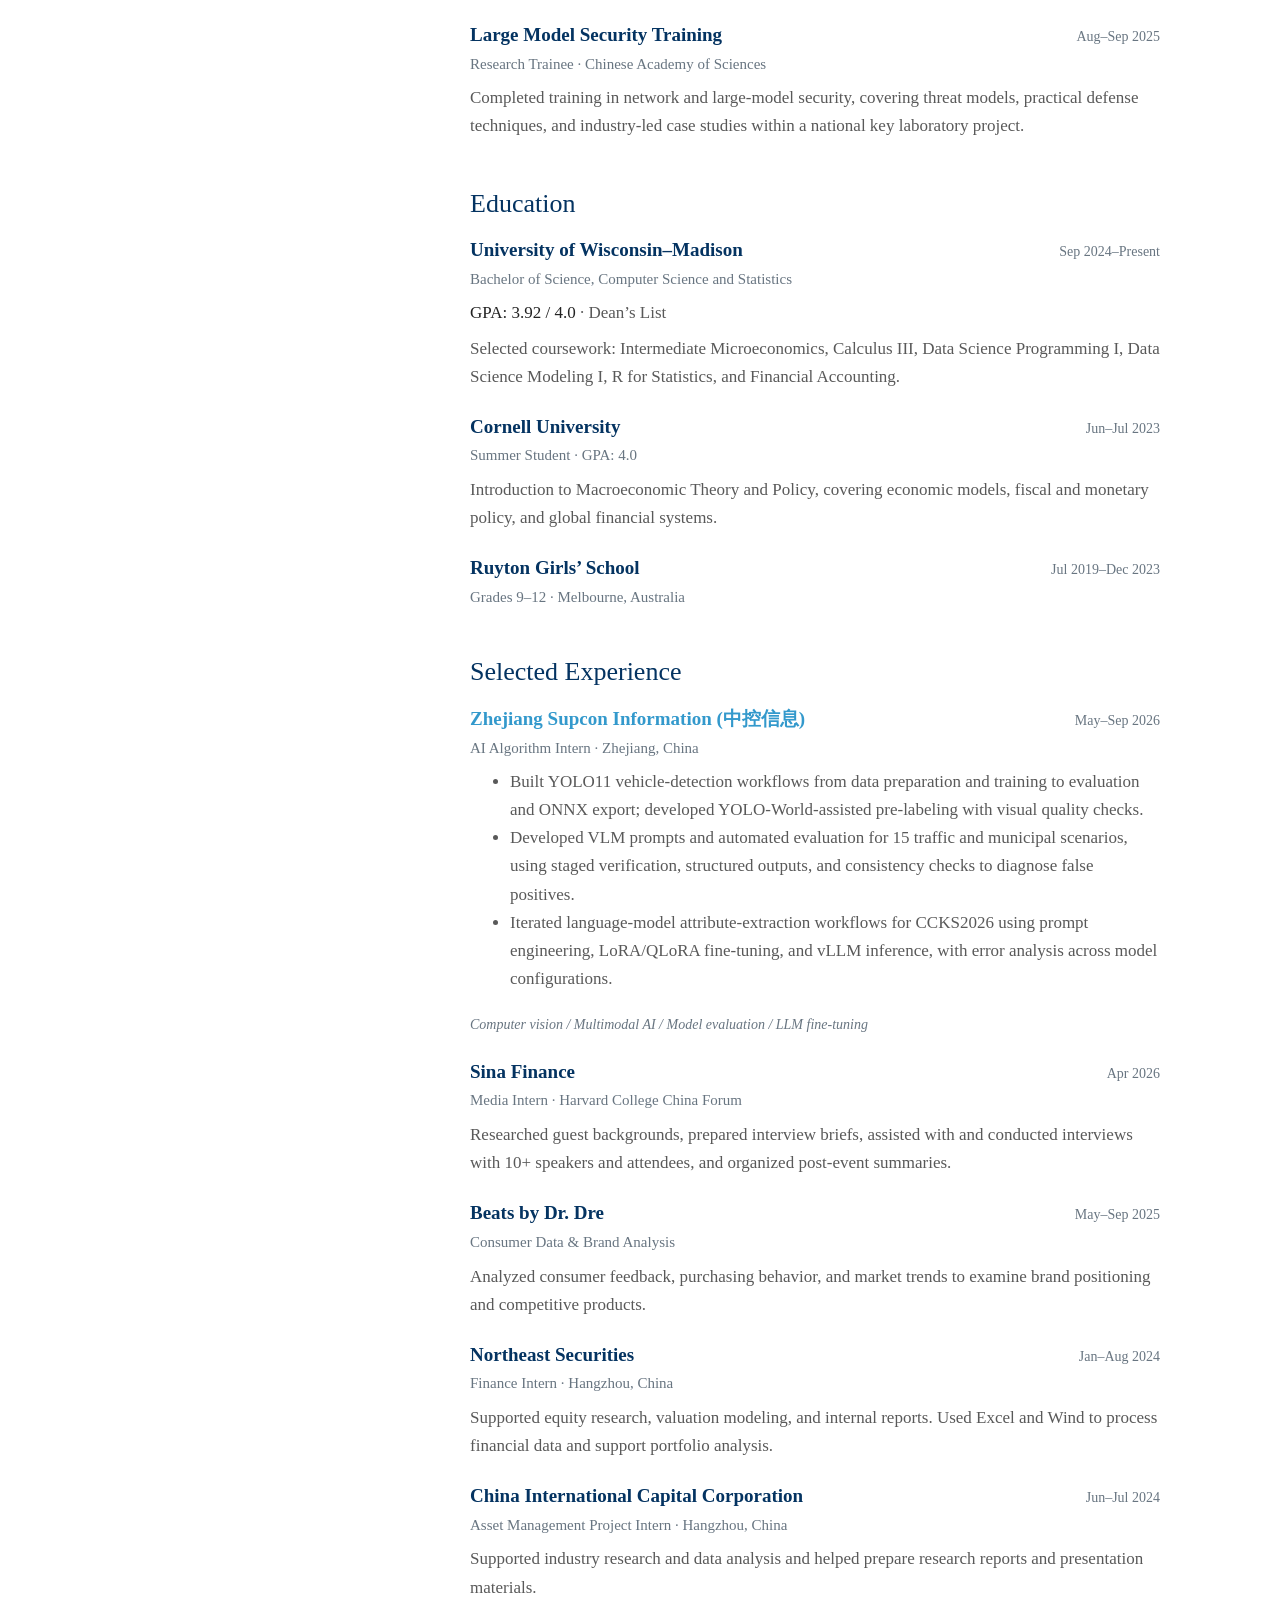
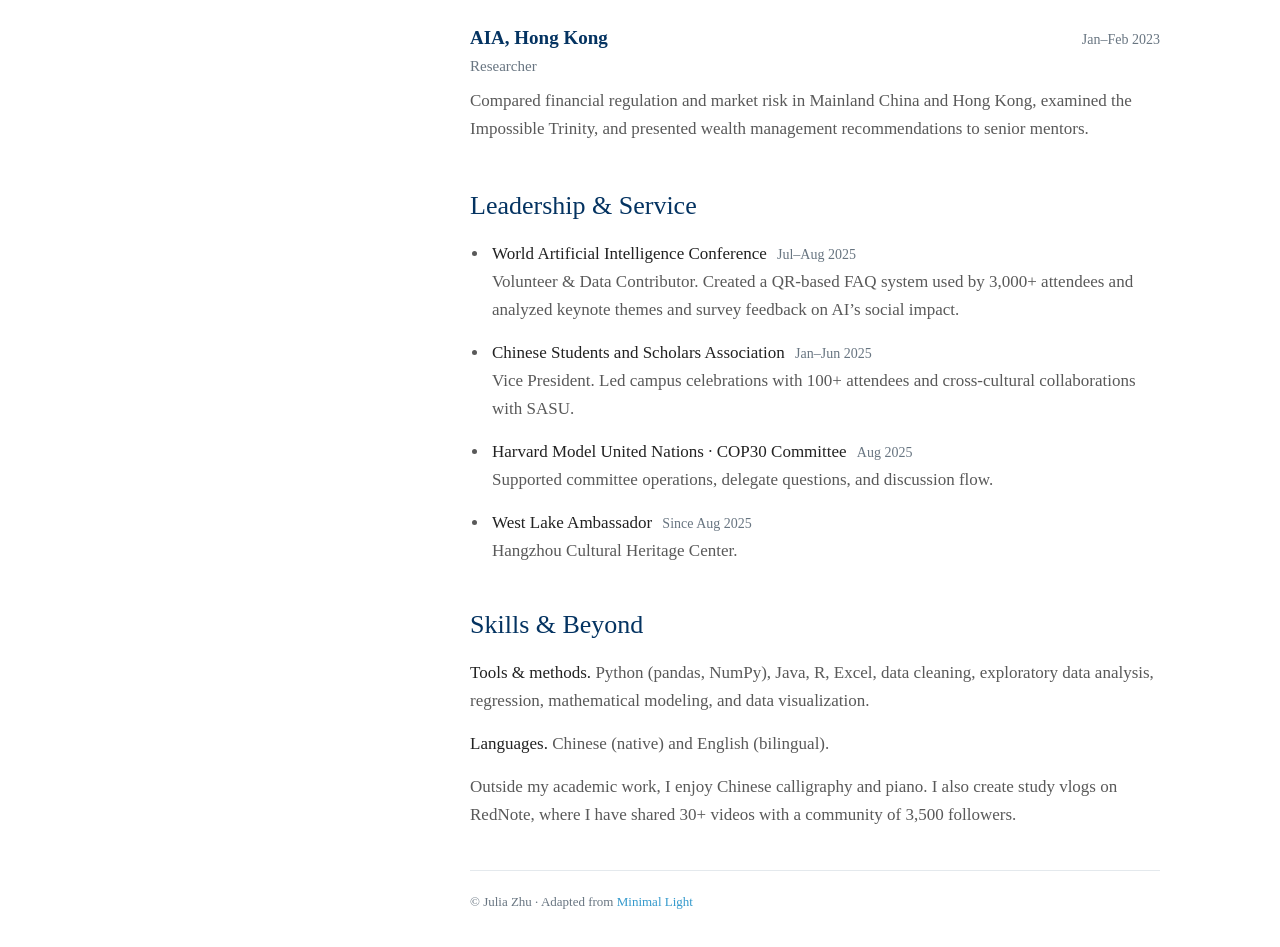
==== commit 8c6c7ed6: "Refresh public resume and add applied AI project overview" ====
--- a/index.html
+++ b/index.html
@@ -78,6 +78,7 @@
         <a href="assets/files/Julia-Zhu-Resume.pdf">Résumé <span aria-hidden="true">↗</span></a>
         <a href="https://www.linkedin.com/in/041215-julia-zhu/" rel="me">LinkedIn <span aria-hidden="true">↗</span></a>
         <a href="https://openreview.net/profile?id=~Julia_Zhu4" rel="me">OpenReview <span aria-hidden="true">↗</span></a>
+        <a href="https://github.com/jiayizhu2004" rel="me">GitHub <span aria-hidden="true">↗</span></a>
       </div>
       <nav aria-label="Page sections">
         <a href="#about">About</a>
@@ -95,7 +96,7 @@
         <p>I am <strong>Julia Zhu</strong>, an undergraduate studying <strong>Computer Science and Statistics</strong> at the <strong>University of Wisconsin–Madison (UW–Madison)</strong>. My work spans environmental data analysis, AI applications in sustainable agriculture, and financial and consumer research.</p>
         <p>Through research and project work, I have explored how quantitative methods can help explain economic and environmental challenges—from pollution and emissions to resource-efficient harvesting.</p>
         <p>My AI algorithm internship at Zhejiang Supcon Information focused on computer vision, multimodal model evaluation, and language-model fine-tuning and deployment.</p>
-        <p class="interests"><strong>Areas of focus</strong><br>Environmental data & policy · Applied machine learning · Mathematical modeling</p>
+        <p class="interests"><strong>Areas of focus</strong><br>Computer vision · Multimodal AI · Statistical modeling · Environmental data</p>
       </section>
       <section id="publications">
         <h2>Publications</h2>
@@ -108,6 +109,12 @@
       </section>
       <section id="research">
         <h2>Research & Projects</h2>
+        <article>
+          <div class="entry-heading"><h3><a href="projects/applied-ai/">Applied AI: Detection, Multimodal Evaluation & LLM Extraction</a></h3><time>2026</time></div>
+          <p class="meta">Selected work · Zhejiang Supcon Information internship</p>
+          <p>From YOLO vehicle detection and assisted labeling to vision-language model evaluation and LoRA/QLoRA extraction workflows. A technical overview of the problems, implementation choices, and evaluation approach.</p>
+          <p><a href="projects/applied-ai/">Read the project overview →</a></p>
+        </article>
         <article>
           <div class="entry-heading"><h3>Environmental Data & Policy Analysis</h3><time>Jul–Sep 2025</time></div>
           <p class="meta">Summer Research Student · Peking University</p>
@@ -168,7 +175,7 @@
           <p>Researched guest backgrounds, prepared interview briefs, assisted with and conducted interviews with 10+ speakers and attendees, and organized post-event summaries.</p>
         </article>
         <article>
-          <div class="entry-heading"><h3>Beats by Dr. Dre</h3><time>Jun–Sep 2024</time></div>
+          <div class="entry-heading"><h3>Beats by Dr. Dre</h3><time>May–Sep 2025</time></div>
           <p class="meta">Consumer Data & Brand Analysis</p>
           <p>Analyzed consumer feedback, purchasing behavior, and market trends to examine brand positioning and competitive products.</p>
         </article>
